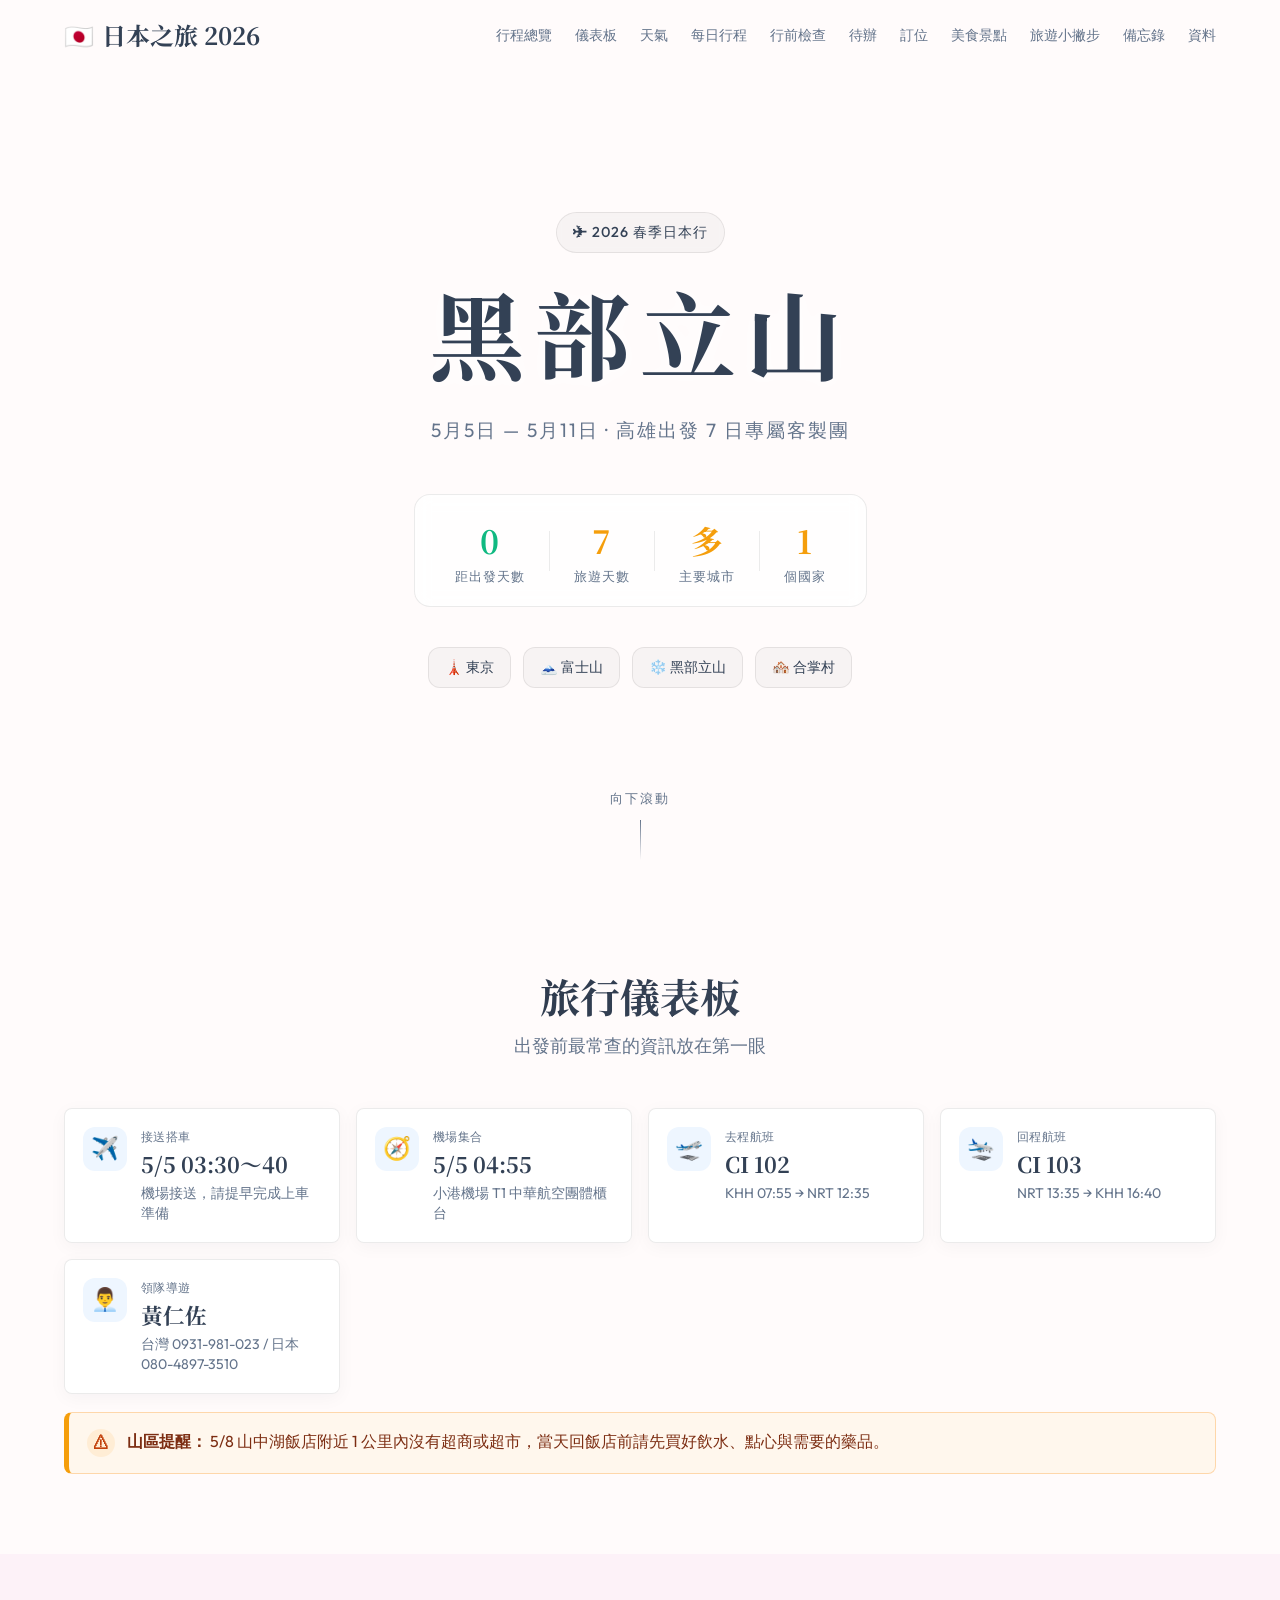
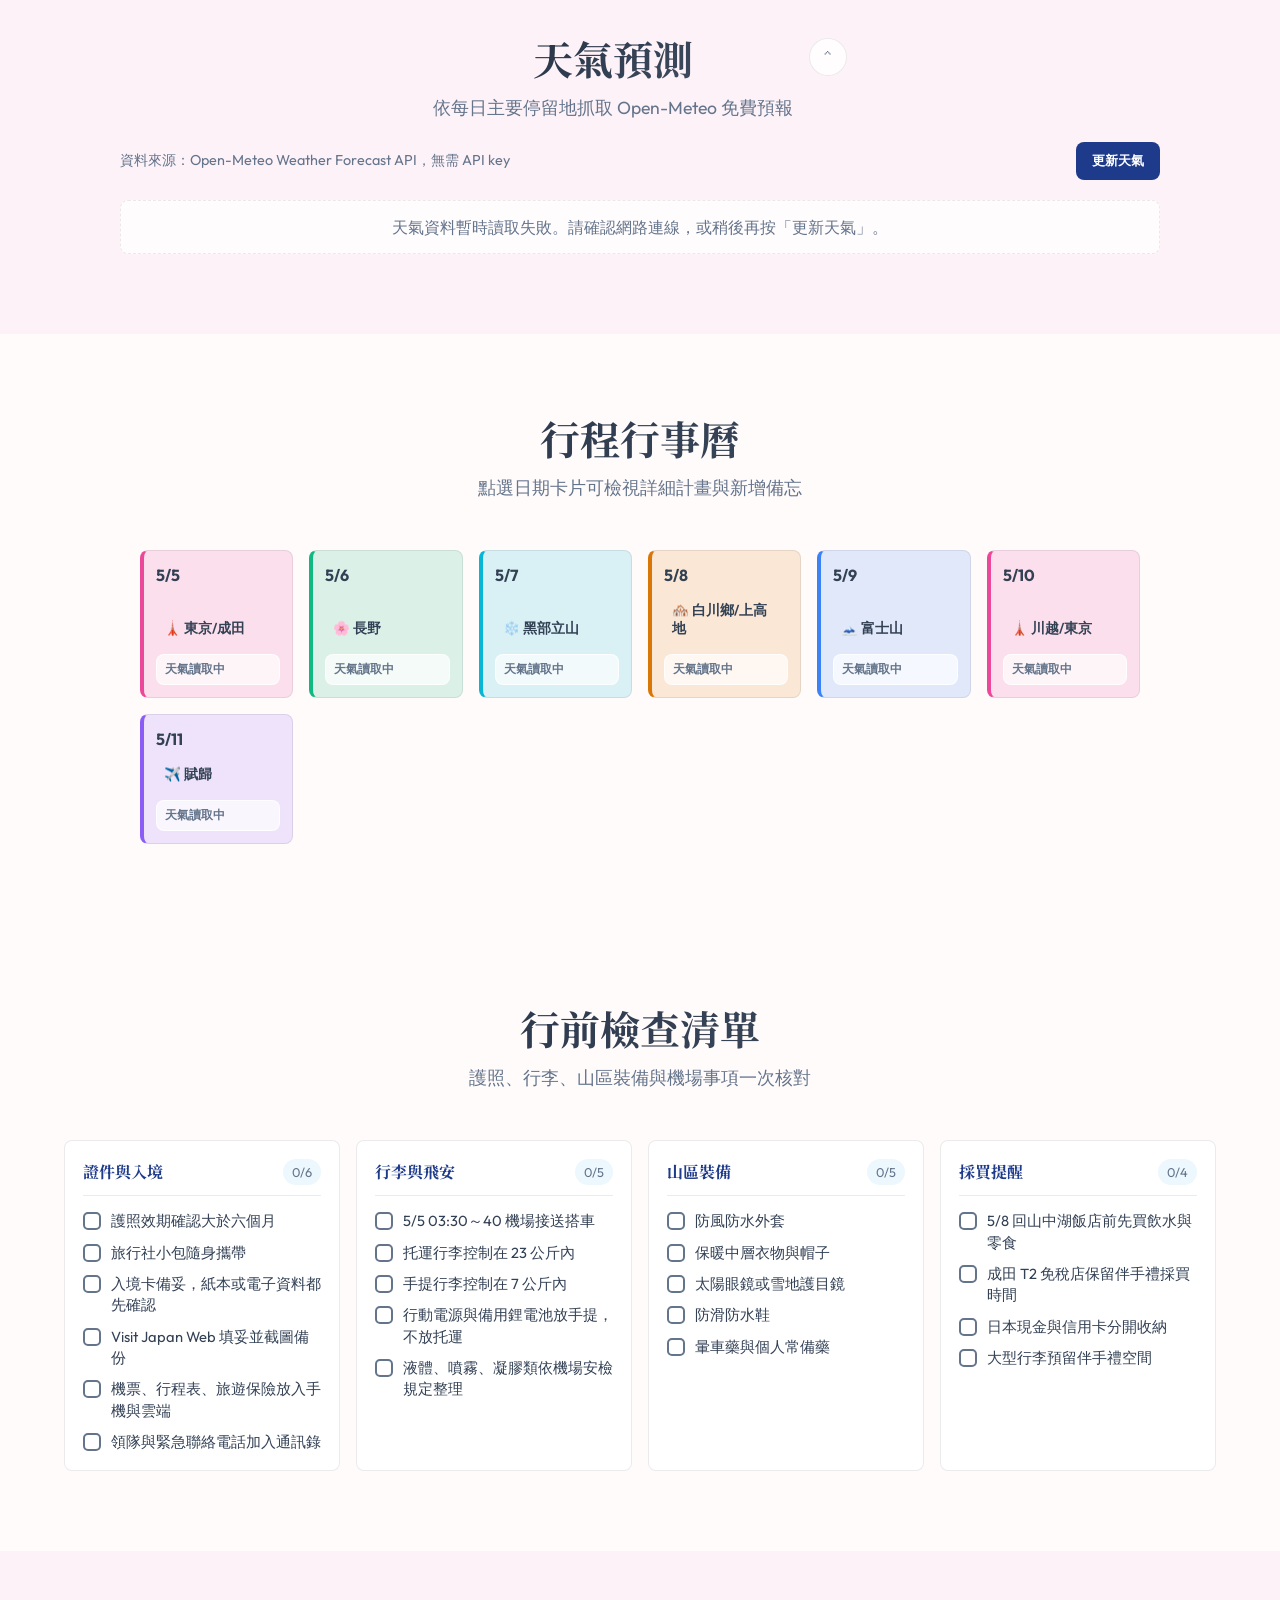
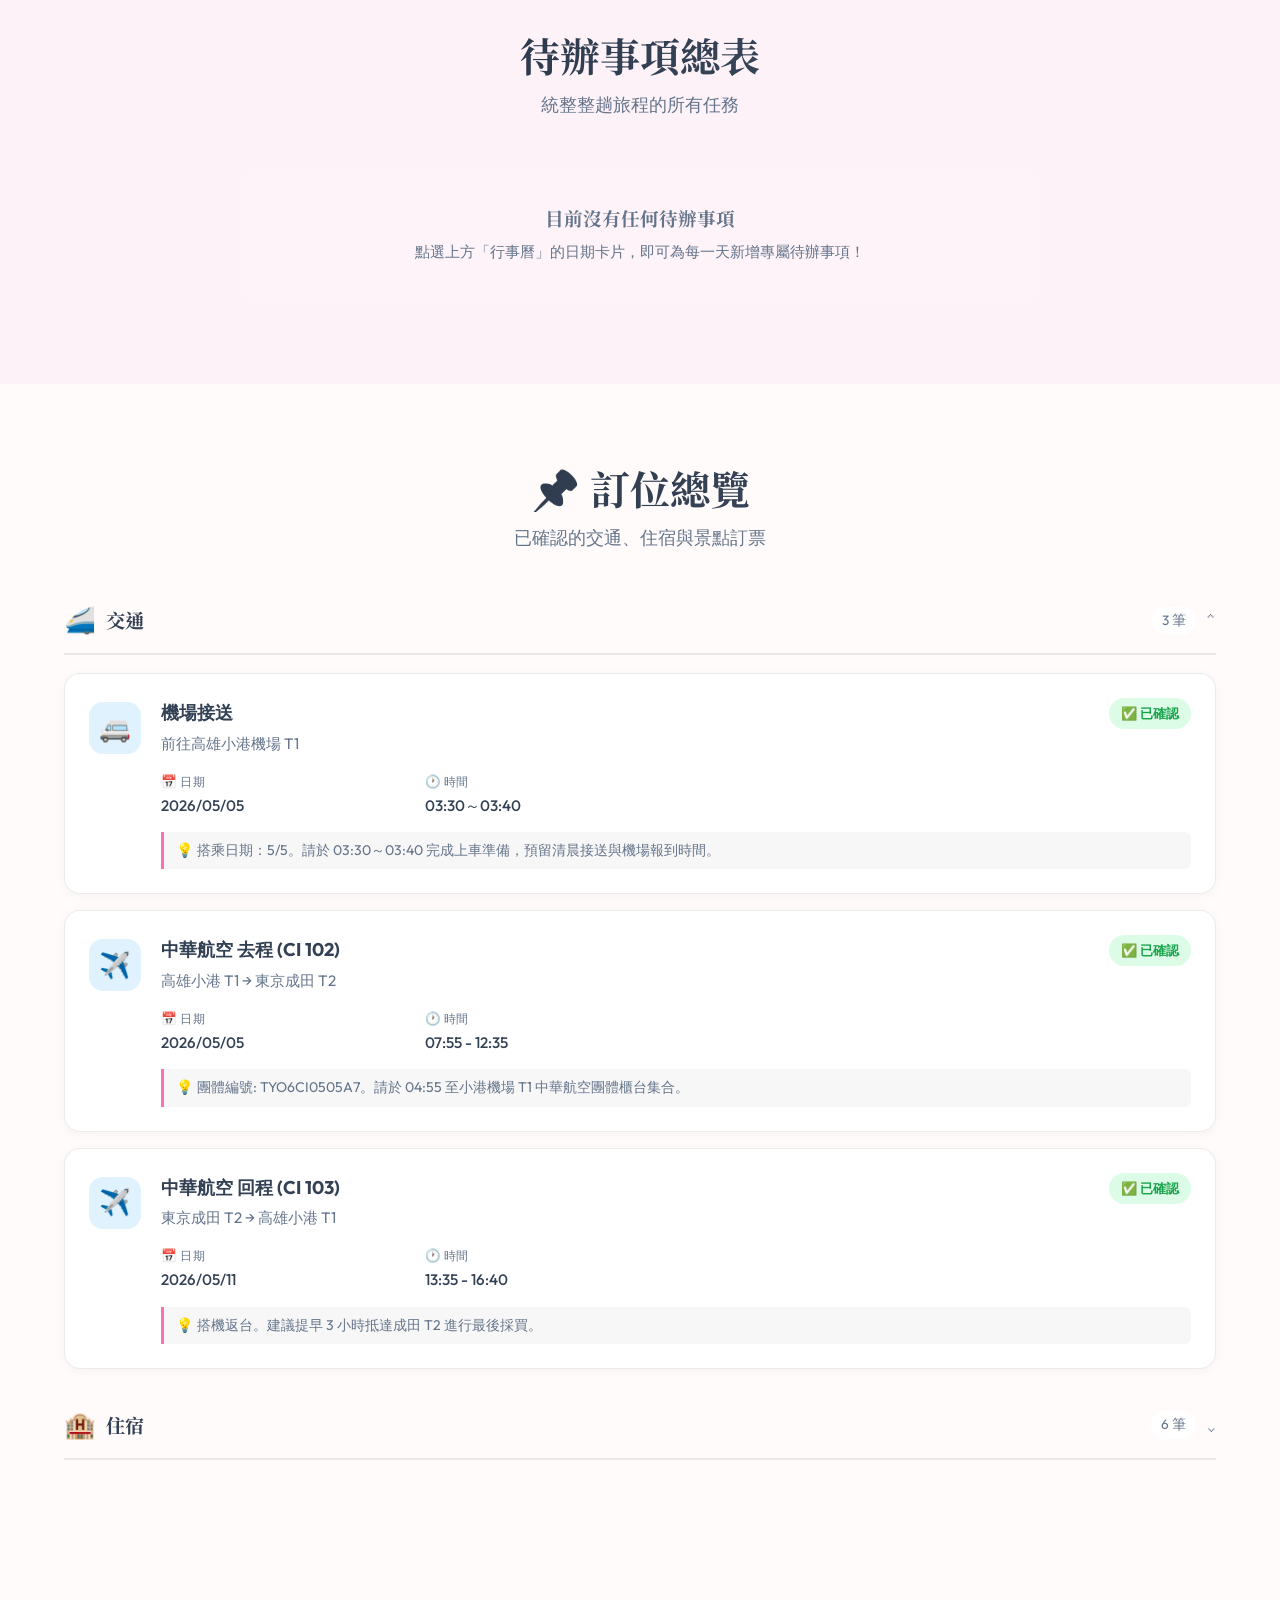
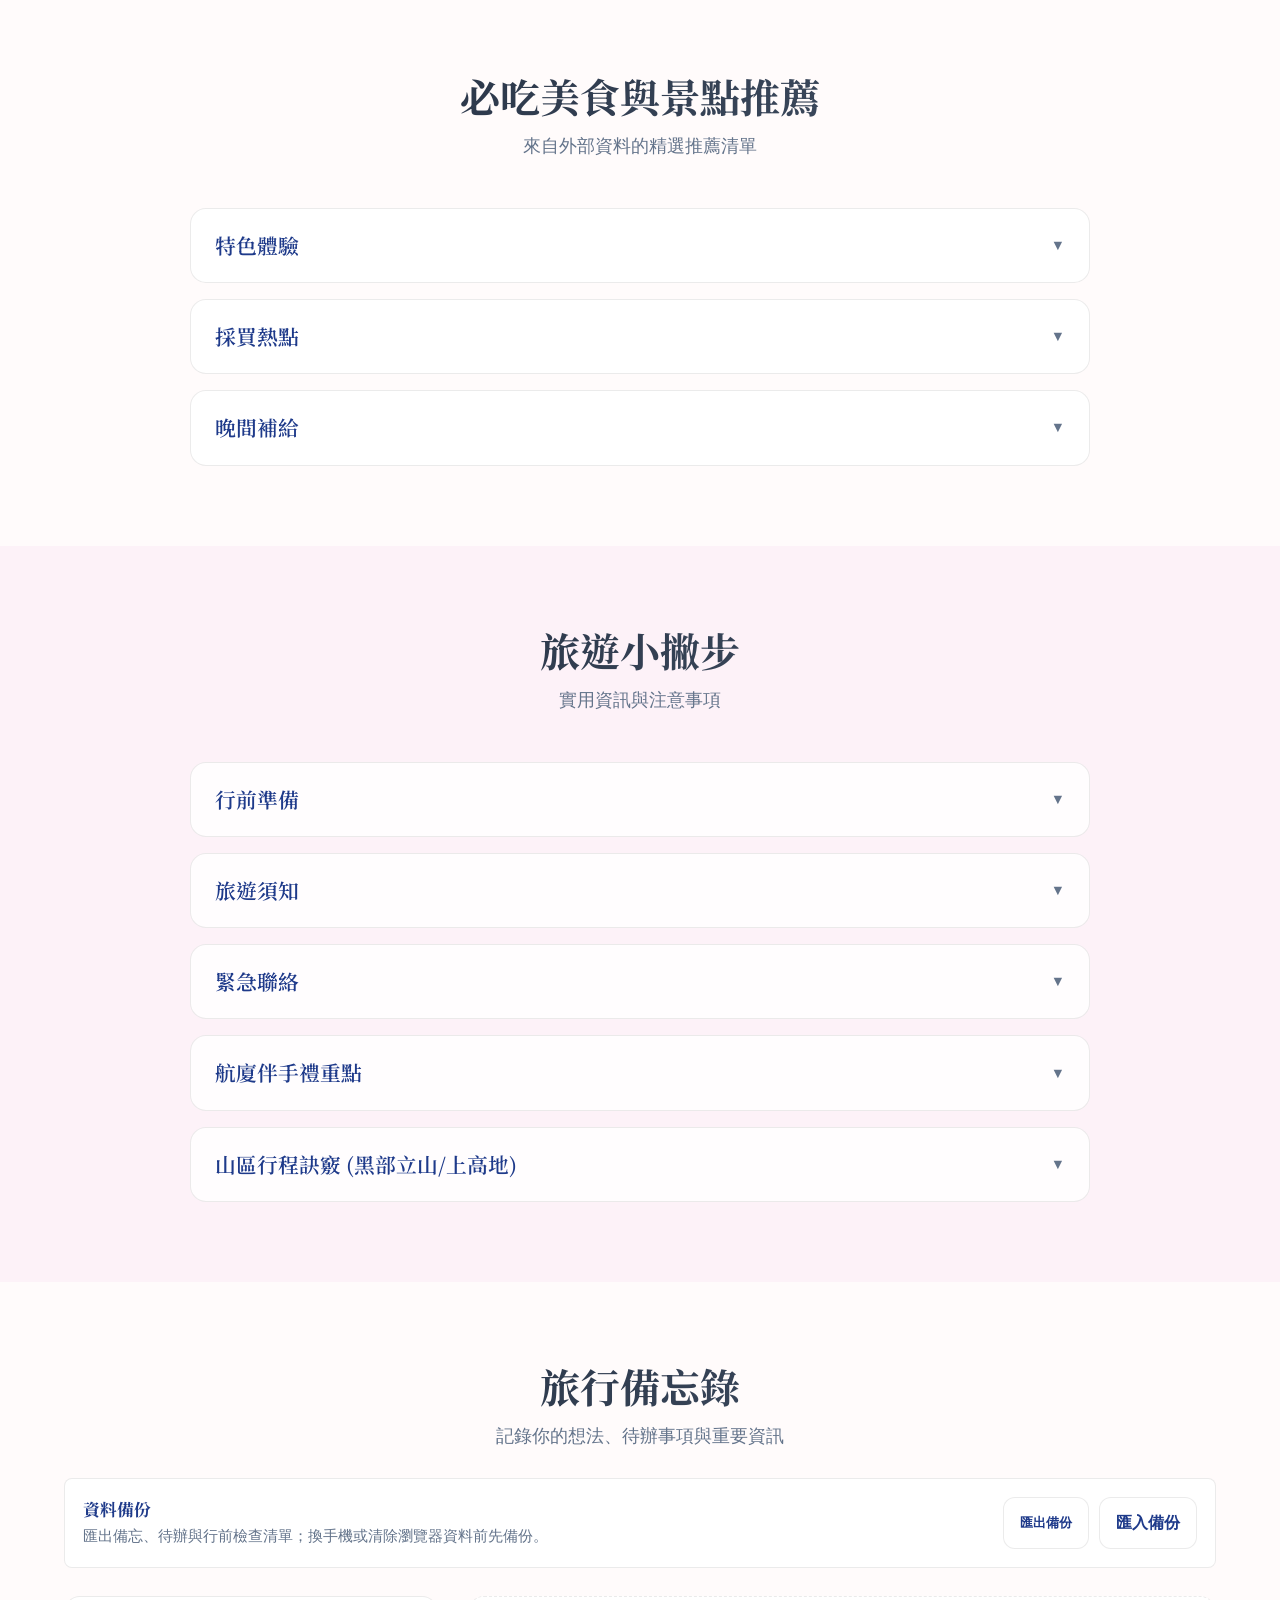
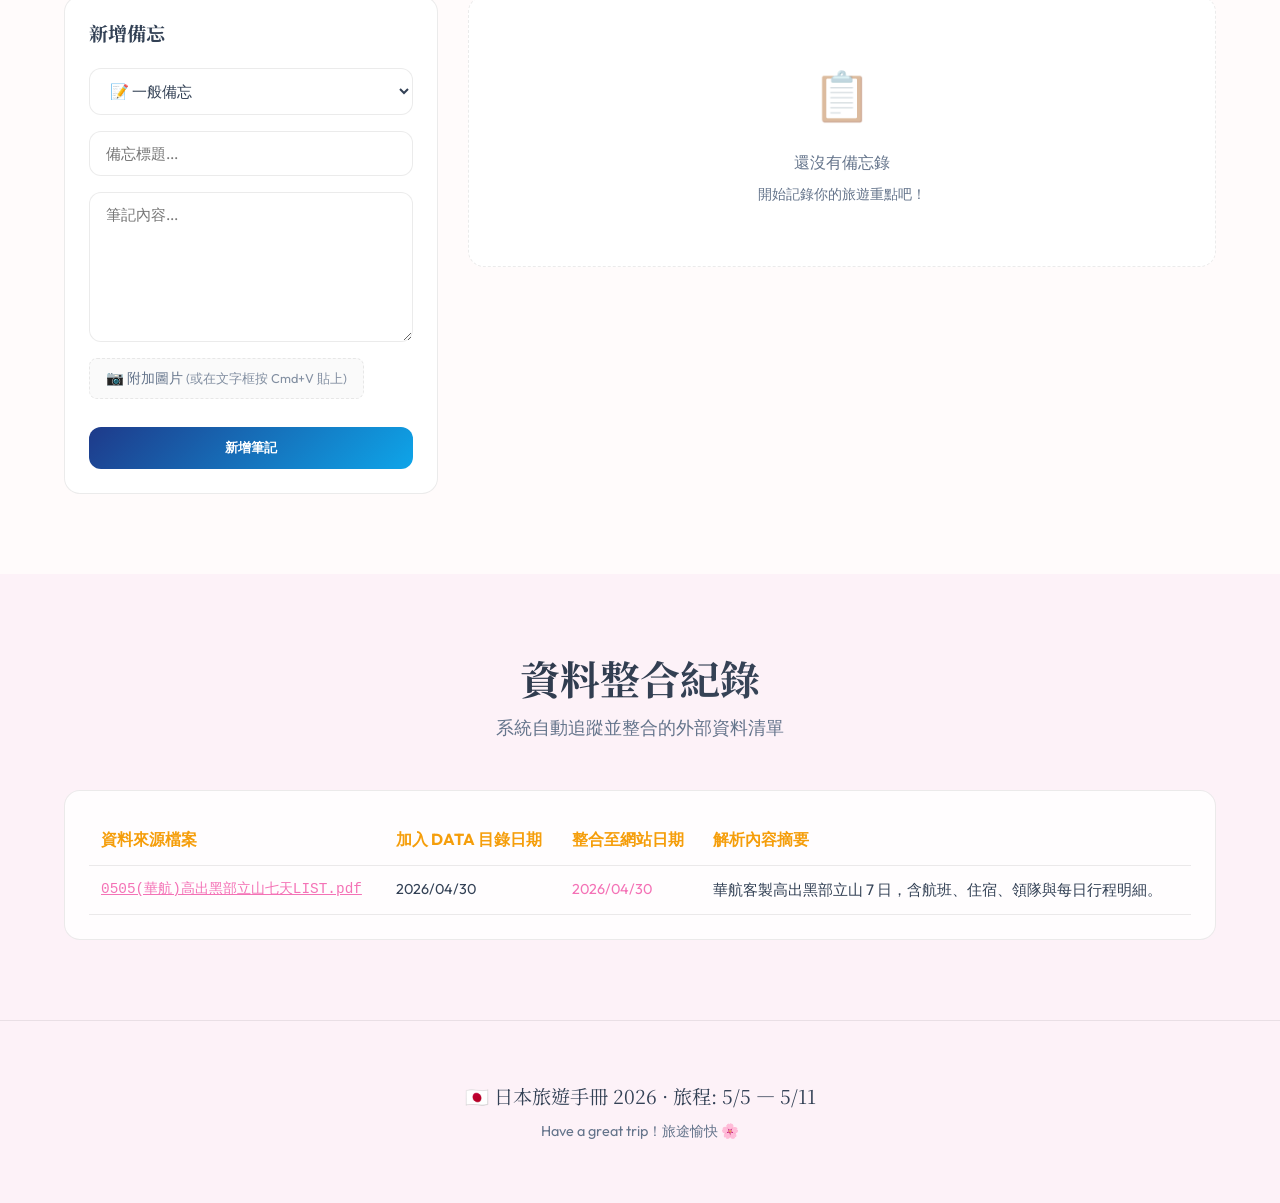
==== 日本APP/index.html @ 00b54a83 "✨ 整合日本黑部立山行程功能：儀表板、即時天氣、採買攻略、備份還原與 PDF 行程單" ====
<!DOCTYPE html>
<html lang="zh-TW">

<head>
  <meta charset="UTF-8">
  <meta name="viewport" content="width=device-width, initial-scale=1.0">
  <meta name="description" content="2026 日本旅遊手冊 — 黑部立山、合掌村、富士山、東京">
  <title>🇯🇵 日本旅遊手冊 2026</title>
  <link rel="preconnect" href="https://fonts.googleapis.com">
  <link rel="preconnect" href="https://fonts.gstatic.com" crossorigin>
  <link
    href="https://fonts.googleapis.com/css2?family=Noto+Serif+TC:wght@400;600;700&family=Outfit:wght@300;400;500;600;700&display=swap"
    rel="stylesheet">
  <link rel="stylesheet" href="assets/styles/main.css">
</head>

<body>

  <!-- ===== 頂部導覽列 ===== -->
  <nav class="navbar" id="navbar">
    <div class="nav-brand">
      <span class="nav-flag">🇯🇵</span>
      <span class="nav-title">日本之旅 2026</span>
    </div>
    <ul class="nav-links" id="navLinks">
      <li><a href="#overview" class="nav-link active" data-section="overview">行程總覽</a></li>
      <li><a href="#dashboard" class="nav-link" data-section="dashboard">儀表板</a></li>
      <li><a href="#weather" class="nav-link" data-section="weather">天氣</a></li>
      <li><a href="#timeline" class="nav-link" data-section="timeline">每日行程</a></li>
      <li><a href="#checklist" class="nav-link" data-section="checklist">行前檢查</a></li>
      <li><a href="#todo-master" class="nav-link" data-section="todo-master">待辦</a></li>
      <li><a href="#bookings" class="nav-link" data-section="bookings">訂位</a></li>
      <li><a href="#recommendations" class="nav-link" data-section="recommendations">美食景點</a></li>
      <li><a href="#tips" class="nav-link" data-section="tips">旅遊小撇步</a></li>
      <li><a href="#notes" class="nav-link" data-section="notes">備忘錄</a></li>
      <li><a href="#data-registry" class="nav-link" data-section="data-registry">資料</a></li>
    </ul>
    <button class="nav-toggle" id="navToggle" aria-label="切換選單">
      <span></span><span></span><span></span>
    </button>
  </nav>

  <!-- ===== 英雄區塊 ===== -->
  <header class="hero" id="overview">
    <div class="hero-bg">
      <div class="hero-particles" id="particles"></div>
    </div>
    <div class="hero-content">
      <div class="hero-badge">✈ 2026 春季日本行</div>
      <h1 class="hero-title">
        <span class="title-line">黑部立山</span>
      </h1>
      <p class="hero-desc">5月5日 — 5月11日 · 高雄出發 7 日專屬客製團</p>
      <div class="hero-stats">
        <div class="stat-item">
          <span class="stat-number" id="countdownDays">--</span>
          <span class="stat-label">距出發天數</span>
        </div>
        <div class="stat-divider"></div>
        <div class="stat-item">
          <span class="stat-number">7</span>
          <span class="stat-label">旅遊天數</span>
        </div>
        <div class="stat-divider"></div>
        <div class="stat-item">
          <span class="stat-number">多</span>
          <span class="stat-label">主要城市</span>
        </div>
        <div class="stat-divider"></div>
        <div class="stat-item">
          <span class="stat-number">1</span>
          <span class="stat-label">個國家</span>
        </div>
      </div>
      <div class="hero-locations">
        <span class="loc-tag">🗼 東京</span>
        <span class="loc-tag">🗻 富士山</span>
        <span class="loc-tag">❄️ 黑部立山</span>
        <span class="loc-tag">🏘️ 合掌村</span>
      </div>
    </div>
    <div class="hero-scroll-hint">
      <span>向下滾動</span>
      <div class="scroll-arrow"></div>
    </div>
  </header>

  <!-- ===== 主要內容 ===== -->
  <main class="main-content">

    <!-- ===== 旅行儀表板 ===== -->
    <section class="section dashboard-section" id="dashboard">
      <div class="container">
        <div class="section-header">
          <h2 class="section-title">旅行儀表板</h2>
          <p class="section-subtitle">出發前最常查的資訊放在第一眼</p>
        </div>
        <div class="dashboard-grid" id="dashboardGrid">
          <!-- 由 JS 動態產生 -->
        </div>
        <div class="alert-strip">
          <div class="alert-icon">⚠</div>
          <div>
            <strong>山區提醒：</strong>
            5/8 山中湖飯店附近 1 公里內沒有超商或超市，當天回飯店前請先買好飲水、點心與需要的藥品。
          </div>
        </div>
      </div>
    </section>

    <!-- ===== 天氣預測 ===== -->
    <section class="section section-dark" id="weather">
      <div class="container">
        <details class="weather-panel" open>
          <summary class="weather-panel-summary">
            <div>
              <h2 class="section-title">天氣預測</h2>
              <p class="section-subtitle">依每日主要停留地抓取 Open-Meteo 免費預報</p>
            </div>
            <span class="weather-panel-toggle">⌄</span>
          </summary>
          <div class="weather-panel-body">
            <div class="weather-toolbar">
              <div class="weather-source">資料來源：Open-Meteo Weather Forecast API，無需 API key</div>
              <button type="button" class="weather-refresh-btn" id="weatherRefreshBtn">更新天氣</button>
            </div>
            <div class="weather-grid" id="weatherGrid">
              <!-- 由 JS 動態產生 -->
            </div>
          </div>
        </details>
      </div>
    </section>

    <!-- ===== 行事曆 (每日行程) ===== -->
    <section class="section" id="timeline">
      <div class="container">
        <div class="section-header">
          <h2 class="section-title">行程行事曆</h2>
          <p class="section-subtitle">點選日期卡片可檢視詳細計畫與新增備忘</p>
        </div>



        <div class="calendar-wrapper" id="calendarContainer">
          <!-- 由 JS 動態產生行事曆 -->
        </div>
      </div>
    </section>

    <!-- ===== 行前檢查清單 ===== -->
    <section class="section" id="checklist">
      <div class="container">
        <div class="section-header">
          <h2 class="section-title">行前檢查清單</h2>
          <p class="section-subtitle">護照、行李、山區裝備與機場事項一次核對</p>
        </div>
        <div class="checklist-board" id="checklistBoard">
          <!-- 由 JS 動態產生 -->
        </div>
      </div>
    </section>

    <!-- ===== 待辦事項總表 ===== -->
    <section class="section section-dark" id="todo-master">
      <div class="container">
        <div class="section-header">
          <h2 class="section-title">待辦事項總表</h2>
          <p class="section-subtitle">統整整趟旅程的所有任務</p>
        </div>
        <div class="todo-master-container" id="todoMasterContainer">
          <!-- 由 JS 動態產生 -->
        </div>
      </div>
    </section>

    <!-- ===== 訂位總覽 ===== -->
    <section class="section" id="bookings">
      <div class="container">
        <div class="section-header">
          <h2 class="section-title">📌 訂位總覽</h2>
          <p class="section-subtitle">已確認的交通、住宿與景點訂票</p>
        </div>
        <div id="bookingsContainer">
          <!-- 由 JS 動態產生 -->
        </div>
      </div>
    </section>


    <section class="section" id="recommendations">
      <div class="container">
        <div class="section-header">
          <h2 class="section-title">必吃美食與景點推薦</h2>
          <p class="section-subtitle">來自外部資料的精選推薦清單</p>
        </div>
        <div class="tips-grid" id="recommendationsGrid">
          <!-- 由 JS 動態產生 -->
        </div>
      </div>
    </section>

    <!-- ===== 旅遊小撇步 ===== -->
    <section class="section section-dark" id="tips">
      <div class="container">
        <div class="section-header">
          <h2 class="section-title">旅遊小撇步</h2>
          <p class="section-subtitle">實用資訊與注意事項</p>
        </div>
        <div class="tips-grid" id="tipsGrid">
          <!-- 由 JS 動態產生 -->
        </div>
      </div>
    </section>

    <!-- ===== 備忘錄 ===== -->
    <section class="section" id="notes">
      <div class="container">
        <div class="section-header">
          <h2 class="section-title">旅行備忘錄</h2>
          <p class="section-subtitle">記錄你的想法、待辦事項與重要資訊</p>
        </div>
        <div class="backup-panel">
          <div>
            <h3>資料備份</h3>
            <p>匯出備忘、待辦與行前檢查清單；換手機或清除瀏覽器資料前先備份。</p>
          </div>
          <div class="backup-actions">
            <button type="button" class="btn btn-secondary" id="exportBackupBtn">匯出備份</button>
            <label for="importBackupInput" class="btn btn-secondary">匯入備份</label>
            <input type="file" id="importBackupInput" accept="application/json,.json" style="display: none;">
          </div>
        </div>
        <div class="notes-layout">
          <!-- 新增備忘錄 -->
          <div class="note-editor">
            <div class="note-editor-header">
              <h3>新增備忘</h3>
            </div>
            <select class="note-category-select" id="noteCategorySelect">
              <option value="general">📝 一般備忘</option>
              <option value="todo">✅ 待辦事項</option>
              <option value="booking">🎫 訂票訂位</option>
              <option value="packing">🧳 打包清單</option>
              <option value="emergency">🚨 緊急資訊</option>
            </select>
            <input type="text" class="note-input-title" id="noteTitleInput" placeholder="備忘標題...">
            <textarea class="note-input" id="noteContentInput" rows="3" placeholder="筆記內容..." required></textarea>

            <div class="file-upload-wrapper" style="margin-bottom: 12px;">
              <label for="noteImageInput" class="upload-btn">
                📷 附加圖片 <span style="font-size: 0.8rem; opacity: 0.8;">(或在文字框按 Cmd+V 貼上)</span>
              </label>
              <input type="file" id="noteImageInput" accept="image/*" style="display: none;">
              <div id="noteImagePreviewContainer"
                style="display: none; margin-top: 10px; position: relative; max-width: 200px;">
                <img id="noteImagePreview" src="" alt="預覽"
                  style="width: 100%; border-radius: 8px; border: 1px solid var(--c-border);">
                <button type="button" id="removeImageBtn"
                  style="position: absolute; top: -8px; right: -8px; background: #ef4444; color: white; border: none; border-radius: 50%; width: 24px; height: 24px; cursor: pointer; font-weight: bold;">✕</button>
              </div>
            </div>

            <button id="noteSaveBtn" class="btn btn-primary" style="width: 100%;">新增筆記</button>
          </div>

          <!-- 備忘錄列表 -->
          <div class="notes-list" id="notesList">
            <div class="notes-empty" id="notesEmpty">
              <div class="empty-icon">📋</div>
              <p>還沒有備忘錄</p>
              <p class="empty-sub">開始記錄你的旅遊重點吧！</p>
            </div>
          </div>
        </div>
      </div>
    </section>

    <!-- ===== 資料整合紀錄 ===== -->
    <section class="section section-dark" id="data-registry">
      <div class="container">
        <div class="section-header">
          <h2 class="section-title">資料整合紀錄</h2>
          <p class="section-subtitle">系統自動追蹤並整合的外部資料清單</p>
        </div>
        <div class="registry-container"
          style="background: var(--c-surface); border: 1px solid var(--c-border); border-radius: var(--radius-lg); padding: 24px; overflow-x: auto;">
          <table style="width: 100%; text-align: left; border-collapse: collapse;">
            <thead>
              <tr style="border-bottom: 1px solid var(--c-border);">
                <th style="padding: 12px; color: var(--c-accent);">資料來源檔案</th>
                <th style="padding: 12px; color: var(--c-accent);">加入 DATA 目錄日期</th>
                <th style="padding: 12px; color: var(--c-accent);">整合至網站日期</th>
                <th style="padding: 12px; color: var(--c-accent);">解析內容摘要</th>
              </tr>
            </thead>
            <tbody id="registryTableBody">
              <!-- 由 JS 動態產生 -->
            </tbody>
          </table>
        </div>
      </div>
    </section>

  </main>

  <!-- ===== 頁尾 ===== -->
  <footer class="footer">
    <div class="container">
      <p class="footer-text">🇯🇵 日本旅遊手冊 2026 · 旅程: 5/5 — 5/11</p>
      <p class="footer-sub">Have a great trip！旅途愉快 🌸</p>
    </div>
  </footer>

  <!-- ===== 日程詳情浮層 ===== -->
  <div class="modal-overlay" id="modalOverlay">
    <div class="modal" id="modal">
      <button class="modal-close" id="modalClose">✕</button>
      <div class="modal-content" id="modalContent"></div>
    </div>
  </div>

  <!-- ===== 回到頂部按鈕 ===== -->
  <button class="back-to-top" id="backToTop" aria-label="回到頂部">↑</button>

  <!-- ===== 手機底部快速列 ===== -->
  <nav class="mobile-quick-nav" aria-label="手機快速導覽">
    <a href="#timeline"><span>📅</span><small>行程</small></a>
    <a href="#weather"><span>🌦️</span><small>天氣</small></a>
    <a href="#todo-master"><span>✅</span><small>待辦</small></a>
    <a href="#bookings"><span>🎫</span><small>訂位</small></a>
    <a href="#notes"><span>📝</span><small>備忘</small></a>
  </nav>

  <!-- ===== Undo Toast 通知 ===== -->
  <div id="undoToastContainer"></div>

  <script src="js/app.js"></script>
</body>

</html>
---- 日本APP/assets/styles/main.css ----
/* ===== 變數與重置 ===== */
:root {
  /* 顏色系統 - 櫻花富士日系風 */
  --c-primary: #1e3a8a; /* 富士深藍 */
  --c-primary-light: #f472b6; /* 櫻花粉 */
  --c-secondary: #0ea5e9; /* 晴空藍 */
  --c-accent: #f59e0b; /* 銀杏黃 */
  
  --c-bg: #fffbfb; /* 帶一點粉的暖白背景 */
  --c-bg-alt: #fdf2f8; /* 極淺櫻花粉背景 */
  --c-surface: rgba(255, 255, 255, 0.85); /* 亮色玻璃擬態表面 */
  --c-surface-hover: rgba(255, 255, 255, 0.95);
  
  --c-text: #334155; /* 深灰藍文字 */
  --c-text-muted: #64748b;
  --c-border: rgba(0, 0, 0, 0.08);
  
  /* 分類顏色 */
  --c-tokyo: #ec4899;    /* 東京粉 */
  --c-nagano: #10b981;   /* 長野綠 */
  --c-tateyama: #06b6d4; /* 立山雪青 */
  --c-shirakawa: #d97706;/* 合掌村褐 */
  --c-fuji: #3b82f6;     /* 富士藍 */
  --c-transit: #8b5cf6;  /* 交通紫 */

  /* 字體 */
  --font-serif: 'Noto Serif TC', serif;
  --font-sans: 'Outfit', sans-serif;

  /* 其他 */
  --radius-lg: 16px;
  --radius-md: 12px;
  --radius-sm: 8px;
  --transition: all 0.3s cubic-bezier(0.4, 0, 0.2, 1);
  --glass-shadow: 0 8px 32px 0 rgba(0, 0, 0, 0.05);
  --glass-blur: blur(12px);
}

* {
  margin: 0;
  padding: 0;
  box-sizing: border-box;
}

html {
  scroll-behavior: smooth;
  scroll-padding-top: 80px;
}

body {
  font-family: var(--font-sans);
  background-color: var(--c-bg);
  color: var(--c-text);
  line-height: 1.6;
  overflow-x: hidden;
}

h1, h2, h3, h4, h5, h6 {
  font-family: var(--font-serif);
  font-weight: 700;
  line-height: 1.2;
}

a {
  color: inherit;
  text-decoration: none;
}

ul {
  list-style: none;
}

button {
  cursor: pointer;
  border: none;
  background: none;
  font-family: inherit;
}

/* ===== 通用樣式 ===== */
.container {
  max-width: 1200px;
  margin: 0 auto;
  padding: 0 24px;
}

.section {
  padding: 80px 0;
  position: relative;
}

.section-dark {
  background-color: var(--c-bg-alt);
}

.section-header {
  text-align: center;
  margin-bottom: 48px;
}

.section-title {
  font-size: 2.5rem;
  margin-bottom: 12px;
  background: linear-gradient(135deg, #1e293b, #475569);
  -webkit-background-clip: text;
  -webkit-text-fill-color: transparent;
}

.section-subtitle {
  color: var(--c-text-muted);
  font-size: 1.1rem;
}

/* 玻璃擬態混合 */
.glass-panel {
  background: var(--c-surface);
  backdrop-filter: var(--glass-blur);
  -webkit-backdrop-filter: var(--glass-blur);
  border: 1px solid var(--c-border);
  border-radius: var(--radius-lg);
  box-shadow: var(--glass-shadow);
}

/* ===== 導覽列 ===== */
.navbar {
  position: fixed;
  top: 0;
  left: 0;
  width: 100%;
  height: 70px;
  display: flex;
  justify-content: space-between;
  align-items: center;
  padding: 0 5%;
  z-index: 1000;
  transition: var(--transition);
}

.navbar.scrolled {
  background: rgba(253, 251, 247, 0.9);
  backdrop-filter: blur(16px);
  -webkit-backdrop-filter: blur(16px);
  border-bottom: 1px solid var(--c-border);
  box-shadow: 0 4px 30px rgba(0, 0, 0, 0.05);
}

.nav-brand {
  font-family: var(--font-serif);
  font-size: 1.5rem;
  font-weight: 700;
  display: flex;
  align-items: center;
  gap: 8px;
}

.nav-links {
  display: flex;
  gap: clamp(12px, 1.8vw, 24px);
}

.nav-link {
  font-size: 0.9rem;
  font-weight: 500;
  color: var(--c-text-muted);
  transition: var(--transition);
  position: relative;
  white-space: nowrap;
}

.nav-link::after {
  content: '';
  position: absolute;
  bottom: -4px;
  left: 0;
  width: 0;
  height: 2px;
  background-color: var(--c-primary-light);
  transition: var(--transition);
}

.nav-link:hover, .nav-link.active {
  color: var(--c-text);
}

.nav-link:hover::after, .nav-link.active::after {
  width: 100%;
}

.nav-toggle {
  display: none;
  flex-direction: column;
  gap: 6px;
  width: 30px;
  height: 24px;
  z-index: 1001;
}

.nav-toggle span {
  width: 100%;
  height: 2px;
  background-color: var(--c-text);
  transition: var(--transition);
}

/* ===== 英雄區塊 ===== */
.hero {
  height: 100vh;
  display: flex;
  flex-direction: column;
  justify-content: center;
  align-items: center;
  position: relative;
  overflow: hidden;
  text-align: center;
  padding: 0 24px;
}

.hero-bg {
  position: absolute;
  top: 0;
  left: 0;
  width: 100%;
  height: 100%;
  background: 
    linear-gradient(to bottom, rgba(255,251,251,0.3) 0%, rgba(255,251,251,1) 100%),
    url('https://images.unsplash.com/photo-1493976040374-85c8e12f0c0e?q=80&w=2020&auto=format&fit=crop') center/cover no-repeat;
  z-index: -1;
  transform: scale(1.05);
  animation: heroPulse 20s infinite alternate;
}

@keyframes heroPulse {
  0% { transform: scale(1) rotate(0deg); }
  100% { transform: scale(1.1) rotate(0.5deg); }
}

.hero-content {
  max-width: 800px;
  z-index: 1;
  display: flex;
  flex-direction: column;
  align-items: center;
  gap: 24px;
  animation: fadeUp 1s ease-out;
}

@keyframes fadeUp {
  from { opacity: 0; transform: translateY(30px); }
  to { opacity: 1; transform: translateY(0); }
}

.hero-badge {
  background: rgba(0, 0, 0, 0.03);
  border: 1px solid rgba(0, 0, 0, 0.08);
  padding: 8px 16px;
  border-radius: 30px;
  font-size: 0.9rem;
  font-weight: 500;
  letter-spacing: 1px;
  backdrop-filter: blur(4px);
}

.hero-title {
  font-size: clamp(3.5rem, 8vw, 6rem);
  display: flex;
  flex-direction: column;
  align-items: center;
  line-height: 1.15;
  color: var(--c-text);
  font-family: var(--font-serif);
  /* 增加優雅的白色光暈，確保在背景上清晰可見 */
  text-shadow: 0 4px 24px rgba(255, 255, 255, 0.9), 0 0 10px rgba(255, 255, 255, 0.6);
}

.title-line {
  font-weight: 700;
  letter-spacing: 0.1em;
  margin-bottom: 4px;
}

.title-sub {
  font-size: 0.75em;
  font-weight: 600;
  color: var(--c-primary); /* 使用地中海蔚藍增添南法風情 */
  letter-spacing: 0.05em;
}

.hero-desc {
  font-size: 1.2rem;
  color: var(--c-text-muted);
  letter-spacing: 2px;
}

.hero-stats {
  display: flex;
  align-items: center;
  gap: 24px;
  margin-top: 24px;
  background: rgba(255, 255, 255, 0.8);
  backdrop-filter: blur(8px);
  padding: 20px 40px;
  border-radius: var(--radius-lg);
  border: 1px solid var(--c-border);
}

.stat-item {
  display: flex;
  flex-direction: column;
  align-items: center;
}

.stat-number {
  font-family: var(--font-serif);
  font-size: 2rem;
  font-weight: 700;
  color: var(--c-accent);
}

.stat-label {
  font-size: 0.8rem;
  color: var(--c-text-muted);
  text-transform: uppercase;
  letter-spacing: 1px;
}

.stat-divider {
  width: 1px;
  height: 40px;
  background: var(--c-border);
}

.hero-locations {
  display: flex;
  flex-wrap: wrap;
  justify-content: center;
  gap: 12px;
  margin-top: 16px;
}

.loc-tag {
  background: rgba(0, 0, 0, 0.03);
  border: 1px solid rgba(0, 0, 0, 0.08);
  padding: 8px 16px;
  border-radius: var(--radius-md);
  font-size: 0.9rem;
  transition: var(--transition);
}

.loc-tag:hover {
  background: rgba(0, 0, 0, 0.08);
  transform: translateY(-2px);
}

.hero-scroll-hint {
  position: absolute;
  bottom: 40px;
  display: flex;
  flex-direction: column;
  align-items: center;
  gap: 12px;
  font-size: 0.8rem;
  color: var(--c-text-muted);
  letter-spacing: 2px;
  text-transform: uppercase;
  animation: bounce 2s infinite;
}

.scroll-arrow {
  width: 1px;
  height: 40px;
  background: linear-gradient(to bottom, var(--c-text-muted), transparent);
}

@keyframes bounce {
  0%, 20%, 50%, 80%, 100% { transform: translateY(0); }
  40% { transform: translateY(-10px); }
  60% { transform: translateY(-5px); }
}

/* ===== 旅行儀表板 ===== */
.dashboard-section {
  padding-top: 72px;
}

.dashboard-grid {
  display: grid;
  grid-template-columns: repeat(4, minmax(0, 1fr));
  gap: 16px;
}

.dashboard-card {
  background: var(--c-surface);
  border: 1px solid var(--c-border);
  border-radius: var(--radius-sm);
  padding: 18px;
  display: flex;
  gap: 14px;
  align-items: flex-start;
  box-shadow: 0 4px 18px rgba(15, 23, 42, 0.04);
}

.dashboard-icon {
  width: 44px;
  height: 44px;
  border-radius: 12px;
  display: grid;
  place-items: center;
  background: #eef6ff;
  font-size: 1.4rem;
  flex-shrink: 0;
}

.dashboard-label {
  color: var(--c-text-muted);
  font-size: 0.78rem;
  letter-spacing: 0.04em;
  margin-bottom: 4px;
}

.dashboard-value {
  color: var(--c-text);
  font-family: var(--font-serif);
  font-size: 1.35rem;
  font-weight: 700;
  line-height: 1.2;
}

.dashboard-detail {
  color: var(--c-text-muted);
  font-size: 0.88rem;
  line-height: 1.45;
  margin-top: 6px;
}

.alert-strip {
  margin-top: 18px;
  background: #fff7ed;
  border: 1px solid #fed7aa;
  border-left: 5px solid var(--c-accent);
  border-radius: var(--radius-sm);
  padding: 16px 18px;
  display: flex;
  align-items: flex-start;
  gap: 12px;
  color: #7c2d12;
}

.alert-icon {
  width: 28px;
  height: 28px;
  border-radius: 50%;
  display: grid;
  place-items: center;
  background: #ffedd5;
  color: #c2410c;
  font-weight: 800;
  flex-shrink: 0;
}

/* ===== 天氣預測 ===== */
.weather-panel {
  max-width: 1040px;
  margin: 0 auto;
}

.weather-panel-summary {
  cursor: pointer;
  list-style: none;
  text-align: center;
  display: flex;
  justify-content: center;
  align-items: flex-start;
  gap: 16px;
  margin-bottom: 32px;
}

.weather-panel-summary::-webkit-details-marker {
  display: none;
}

.weather-panel-toggle {
  width: 38px;
  height: 38px;
  border-radius: 50%;
  background: var(--c-surface);
  border: 1px solid var(--c-border);
  color: var(--c-text-muted);
  display: grid;
  place-items: center;
  font-size: 1.2rem;
  line-height: 1;
  transition: var(--transition);
  flex-shrink: 0;
  margin-top: 4px;
}

.weather-panel[open] .weather-panel-toggle {
  transform: rotate(180deg);
}

.weather-panel-summary .section-title {
  margin-bottom: 12px;
}

.weather-toolbar {
  margin: -12px auto 20px;
  display: flex;
  align-items: center;
  justify-content: space-between;
  gap: 16px;
}

.weather-source {
  color: var(--c-text-muted);
  font-size: 0.9rem;
}

.weather-refresh-btn {
  background: var(--c-primary);
  color: #ffffff;
  border-radius: var(--radius-sm);
  padding: 10px 16px;
  font-weight: 700;
  transition: var(--transition);
  white-space: nowrap;
}

.weather-refresh-btn:hover:not(:disabled) {
  background: var(--c-secondary);
  transform: translateY(-2px);
}

.weather-refresh-btn:disabled {
  opacity: 0.55;
  cursor: wait;
}

.weather-grid {
  margin: 0 auto;
  display: grid;
  grid-template-columns: repeat(auto-fit, minmax(230px, 1fr));
  gap: 16px;
}

.weather-card {
  background: var(--c-surface);
  border: 1px solid var(--c-border);
  border-radius: var(--radius-sm);
  padding: 18px;
  min-height: 220px;
  display: flex;
  flex-direction: column;
  gap: 12px;
  box-shadow: 0 4px 18px rgba(15, 23, 42, 0.04);
}

.weather-card-head {
  display: flex;
  justify-content: space-between;
  align-items: flex-start;
  gap: 12px;
}

.weather-date {
  color: var(--c-text-muted);
  font-size: 0.84rem;
  font-weight: 700;
  margin-bottom: 4px;
}

.weather-card h3 {
  color: var(--c-primary);
  font-size: 1.15rem;
}

.weather-icon {
  width: 44px;
  height: 44px;
  border-radius: 12px;
  display: grid;
  place-items: center;
  background: #eff6ff;
  font-size: 1.55rem;
  flex-shrink: 0;
}

.weather-note {
  color: var(--c-text-muted);
  font-size: 0.88rem;
  line-height: 1.45;
}

.weather-main {
  color: var(--c-text);
  font-size: 1.05rem;
  font-weight: 800;
  margin-top: auto;
}

.weather-metrics {
  display: grid;
  grid-template-columns: 1fr;
  gap: 8px;
  border-top: 1px solid var(--c-border);
  padding-top: 12px;
}

.weather-metrics div {
  display: flex;
  align-items: center;
  justify-content: space-between;
  gap: 10px;
}

.weather-metrics span {
  color: var(--c-text-muted);
  font-size: 0.82rem;
}

.weather-metrics strong {
  color: var(--c-text);
  font-size: 0.95rem;
  white-space: nowrap;
}

.weather-placeholder,
.weather-error {
  color: var(--c-text-muted);
  background: rgba(255, 255, 255, 0.72);
  border: 1px dashed var(--c-border);
  border-radius: var(--radius-sm);
  padding: 14px;
  line-height: 1.5;
}

.weather-error {
  grid-column: 1 / -1;
  text-align: center;
}

.weather-loading .weather-icon {
  animation: weatherPulse 1.2s ease-in-out infinite alternate;
}

@keyframes weatherPulse {
  from { opacity: 0.45; }
  to { opacity: 1; }
}

.calendar-weather {
  margin-top: 10px;
  padding: 6px 8px;
  border-radius: 8px;
  background: rgba(255, 255, 255, 0.68);
  border: 1px solid rgba(255, 255, 255, 0.8);
  color: var(--c-text);
  font-size: 0.78rem;
  font-weight: 700;
  line-height: 1.35;
}

.calendar-weather.pending {
  color: var(--c-text-muted);
  font-weight: 600;
}

/* ===== 行前檢查清單 ===== */
.checklist-board {
  display: grid;
  grid-template-columns: repeat(4, minmax(0, 1fr));
  gap: 16px;
}

.checklist-group {
  background: var(--c-surface);
  border: 1px solid var(--c-border);
  border-radius: var(--radius-sm);
  padding: 18px;
}

.checklist-group-header {
  display: flex;
  justify-content: space-between;
  align-items: center;
  gap: 12px;
  margin-bottom: 14px;
  padding-bottom: 10px;
  border-bottom: 1px solid var(--c-border);
}

.checklist-group-header h3 {
  font-size: 1rem;
  color: var(--c-primary);
}

.checklist-group-header span {
  font-size: 0.8rem;
  color: var(--c-text-muted);
  background: rgba(14, 165, 233, 0.08);
  border-radius: 999px;
  padding: 3px 9px;
  white-space: nowrap;
}

.checklist-items {
  display: flex;
  flex-direction: column;
  gap: 10px;
}

.checklist-item {
  display: flex;
  align-items: flex-start;
  gap: 10px;
  color: var(--c-text);
  font-size: 0.92rem;
  line-height: 1.45;
  cursor: pointer;
}

.checklist-item input {
  appearance: none;
  width: 18px;
  height: 18px;
  border: 2px solid var(--c-text-muted);
  border-radius: 5px;
  flex-shrink: 0;
  margin-top: 2px;
  position: relative;
  transition: var(--transition);
}

.checklist-item input:checked {
  background: var(--c-nagano);
  border-color: var(--c-nagano);
}

.checklist-item input:checked::after {
  content: '✓';
  position: absolute;
  color: white;
  font-size: 13px;
  font-weight: 800;
  top: 50%;
  left: 50%;
  transform: translate(-50%, -50%);
}

.checklist-item input:checked + span {
  color: var(--c-text-muted);
  text-decoration: line-through;
}

/* ===== 時間軸 (過濾器) ===== */
.timeline-filters {
  display: flex;
  justify-content: center;
  flex-wrap: wrap;
  gap: 12px;
  margin-bottom: 40px;
}

.filter-btn {
  padding: 8px 20px;
  border-radius: 30px;
  border: 1px solid var(--c-border);
  color: var(--c-text-muted);
  font-size: 0.9rem;
  transition: var(--transition);
}

.filter-btn:hover {
  border-color: var(--c-text);
  color: var(--c-text);
}

.filter-btn.active {
  background: var(--c-text);
  color: var(--c-bg);
  font-weight: 600;
}

/* ===== 行事曆 ===== */
.calendar-wrapper {
  max-width: 1000px;
  margin: 0 auto;
}

.calendar-month {
  margin-bottom: 50px;
}

.calendar-header {
  font-family: var(--font-serif);
  font-size: 1.8rem;
  text-align: center;
  margin-bottom: 20px;
  color: var(--c-accent);
  letter-spacing: 2px;
}

.calendar-grid {
  display: grid;
  grid-template-columns: repeat(auto-fill, minmax(130px, 1fr));
  gap: 16px;
}

.calendar-day-header {
  text-align: center;
  font-weight: 600;
  color: var(--c-text-muted);
  padding: 10px 0;
  background: rgba(0, 0, 0, 0.03);
  border-radius: var(--radius-sm);
  font-size: 0.9rem;
}

.calendar-cell {
  background: var(--c-surface);
  border: 1px solid var(--c-border);
  border-radius: var(--radius-sm);
  min-height: 120px;
  padding: 12px;
  display: flex;
  flex-direction: column;
  transition: var(--transition);
}

.calendar-cell.empty {
  background: transparent;
  border-color: transparent;
}

.calendar-cell.has-data {
  cursor: pointer;
  position: relative;
  overflow: hidden;
}

.calendar-cell.has-data:hover {
  transform: translateY(-5px);
  box-shadow: var(--glass-shadow);
  border-color: rgba(0, 0, 0, 0.2);
  z-index: 10;
}

.calendar-date {
  font-size: 1rem;
  font-weight: 700;
  margin-bottom: 8px;
  color: var(--c-text-muted);
  display: flex;
  justify-content: space-between;
}

.calendar-cell.has-data .calendar-date {
  color: var(--c-text);
}

.calendar-time {
  font-size: 0.8rem;
  color: var(--c-accent);
}

.calendar-item {
  margin-top: auto;
  padding: 6px 8px;
  border-radius: 6px;
  font-size: 0.85rem;
  font-weight: 600;
  line-height: 1.3;
  display: flex;
  align-items: center;
  gap: 6px;
}

/* 待辦事項紅點徽章 */
.calendar-todo-badge {
  position: absolute;
  top: 6px;
  right: 6px;
  background-color: #ef4444;
  color: white;
  font-size: 0.7rem;
  font-weight: bold;
  width: 18px;
  height: 18px;
  border-radius: 50%;
  display: flex;
  justify-content: center;
  align-items: center;
  box-shadow: 0 2px 4px rgba(0,0,0,0.2);
}

/* 類型顏色 - 日曆版 */
.cal-type-transit { background: rgba(139, 92, 246, 0.15); border-left: 4px solid var(--c-transit); }
.cal-type-tokyo { background: rgba(236, 72, 153, 0.15); border-left: 4px solid var(--c-tokyo); }
.cal-type-nagano { background: rgba(16, 185, 129, 0.15); border-left: 4px solid var(--c-nagano); }
.cal-type-tateyama { background: rgba(6, 182, 212, 0.15); border-left: 4px solid var(--c-tateyama); }
.cal-type-shirakawa { background: rgba(217, 119, 6, 0.15); border-left: 4px solid var(--c-shirakawa); }
.cal-type-fuji { background: rgba(59, 130, 246, 0.15); border-left: 4px solid var(--c-fuji); }

/* 過濾器效果 */
.calendar-cell.dimmed {
  opacity: 0.2;
  filter: grayscale(100%);
  pointer-events: none;
}

/* ===== 目的地卡片 ===== */
.destinations-grid {
  display: grid;
  grid-template-columns: repeat(auto-fit, minmax(280px, 1fr));
  gap: 30px;
}

.dest-card {
  height: 400px;
  border-radius: var(--radius-lg);
  overflow: hidden;
  position: relative;
  cursor: pointer;
  box-shadow: 0 10px 30px rgba(0,0,0,0.3);
}

.dest-img {
  width: 100%;
  height: 100%;
  object-fit: cover;
  transition: transform 0.6s cubic-bezier(0.4, 0, 0.2, 1);
}

.dest-overlay {
  position: absolute;
  inset: 0;
  background: linear-gradient(to top, rgba(15,23,42,0.9) 0%, rgba(15,23,42,0.2) 50%, transparent 100%);
  display: flex;
  flex-direction: column;
  justify-content: flex-end;
  padding: 30px;
  transition: var(--transition);
}

.dest-card:hover .dest-img {
  transform: scale(1.1);
}

.dest-card:hover .dest-overlay {
  background: linear-gradient(to top, rgba(15,23,42,0.95) 0%, rgba(15,23,42,0.6) 50%, rgba(15,23,42,0.2) 100%);
}

.dest-title {
  font-family: var(--font-serif);
  font-size: 1.8rem;
  margin-bottom: 8px;
  transform: translateY(20px);
  transition: transform 0.4s ease;
}

.dest-desc {
  color: var(--c-text-muted);
  font-size: 0.95rem;
  opacity: 0;
  transform: translateY(20px);
  transition: all 0.4s ease;
  transition-delay: 0.1s;
}

.dest-card:hover .dest-title,
.dest-card:hover .dest-desc {
  transform: translateY(0);
  opacity: 1;
}

/* ===== 旅遊小撇步 ===== */
/* ===== 展開式清單 (Accordion) ===== */
.accordion-container {
  display: flex;
  flex-direction: column;
  gap: 16px;
  max-width: 900px;
  margin: 0 auto;
}

.accordion-item {
  background: var(--c-surface);
  border: 1px solid var(--c-border);
  border-radius: var(--radius-lg);
  overflow: hidden;
  transition: var(--transition);
}

.accordion-item:hover {
  border-color: var(--c-primary-light);
  box-shadow: var(--glass-shadow);
}

.accordion-header {
  padding: 20px 24px;
  font-size: 1.2rem;
  font-weight: 600;
  color: var(--c-text);
  cursor: pointer;
  display: flex;
  justify-content: space-between;
  align-items: center;
  list-style: none;
}

.accordion-header::-webkit-details-marker {
  display: none;
}

.accordion-title-text {
  font-family: var(--font-serif);
  color: var(--c-primary);
  font-size: 1.3rem;
}

.accordion-icon {
  font-size: 0.9rem;
  color: var(--c-text-muted);
  transition: transform 0.3s ease;
}

details[open] .accordion-icon {
  transform: rotate(180deg);
}

.accordion-content {
  padding: 0 24px 24px 24px;
  display: grid;
  grid-template-columns: repeat(auto-fit, minmax(280px, 1fr));
  gap: 16px;
  border-top: 1px solid rgba(0,0,0,0.05);
  margin-top: 10px;
  padding-top: 20px;
}

.accordion-card {
  background: rgba(0,0,0,0.02);
  border: 1px solid rgba(0,0,0,0.05);
  border-radius: var(--radius-md);
  padding: 20px;
  display: flex;
  gap: 16px;
  transition: var(--transition);
}

.accordion-card:hover {
  background: rgba(0,0,0,0.04);
  transform: translateY(-2px);
}

.acc-icon {
  font-size: 2rem;
  line-height: 1;
}

.acc-text {
  display: flex;
  flex-direction: column;
  gap: 6px;
}

.acc-title {
  font-size: 1.05rem;
  color: var(--c-text);
  font-weight: 600;
}

.acc-desc {
  font-size: 0.9rem;
  color: var(--c-text-muted);
  line-height: 1.5;
}

/* ===== 訂位總覽 ===== */
.booking-group {
  margin-bottom: 36px;
  background: transparent;
}

.booking-group-header {
  display: flex;
  align-items: center;
  gap: 10px;
  margin-bottom: 16px;
  padding-bottom: 12px;
  border-bottom: 2px solid var(--c-border);
  cursor: pointer;
  list-style: none;
  transition: var(--transition);
}

.booking-group-header::-webkit-details-marker {
  display: none;
}

.booking-group-header:hover {
  border-color: var(--c-primary-light);
}

.booking-cat-icon {
  font-size: 1.6rem;
}

.booking-cat-label {
  font-size: 1.2rem;
  font-weight: 700;
  font-family: var(--font-serif);
  color: var(--c-text);
}

.booking-cat-count {
  margin-left: auto;
  font-size: 0.85rem;
  color: var(--c-text-muted);
  background: var(--c-surface-hover);
  padding: 3px 10px;
  border-radius: 20px;
}

.booking-toggle-icon {
  color: var(--c-text-muted);
  font-size: 1.2rem;
  line-height: 1;
  transition: transform 0.25s ease;
}

.booking-group[open] .booking-toggle-icon {
  transform: rotate(180deg);
}

.booking-cards {
  display: flex;
  flex-direction: column;
  gap: 16px;
  padding-top: 2px;
}

.booking-card {
  background: var(--c-surface);
  border: 1px solid var(--c-border);
  border-radius: var(--radius-lg);
  padding: 24px;
  display: flex;
  gap: 20px;
  transition: var(--transition);
  box-shadow: 0 2px 12px rgba(0,0,0,0.04);
}

.booking-card:hover {
  transform: translateY(-2px);
  box-shadow: 0 8px 24px rgba(0,0,0,0.08);
  border-color: var(--c-primary-light);
}

.booking-left {
  flex-shrink: 0;
  display: flex;
  align-items: flex-start;
  padding-top: 4px;
}

.booking-icon {
  width: 52px;
  height: 52px;
  border-radius: 14px;
  display: flex;
  align-items: center;
  justify-content: center;
  font-size: 1.6rem;
}

.booking-body {
  flex: 1;
  min-width: 0;
}

.booking-top-row {
  display: flex;
  justify-content: space-between;
  align-items: flex-start;
  gap: 12px;
  margin-bottom: 16px;
}

.booking-title {
  font-size: 1.15rem;
  font-weight: 700;
  color: var(--c-text);
  margin-bottom: 4px;
}

.booking-subtitle {
  font-size: 0.95rem;
  color: var(--c-text-muted);
}

.booking-status {
  font-size: 0.82rem;
  font-weight: 600;
  padding: 5px 12px;
  border-radius: 20px;
  white-space: nowrap;
  flex-shrink: 0;
}

.booking-status.confirmed {
  background: #dcfce7;
  color: #16a34a;
}

.booking-status.pending {
  background: #fef9c3;
  color: #a16207;
}

.booking-details {
  display: grid;
  grid-template-columns: repeat(auto-fill, minmax(200px, 1fr));
  gap: 10px 24px;
  margin-bottom: 14px;
}

.booking-detail-item {
  display: flex;
  flex-direction: column;
  gap: 2px;
}

.booking-detail-label {
  font-size: 0.78rem;
  color: var(--c-text-muted);
  letter-spacing: 0.02em;
}

.booking-detail-val {
  font-size: 0.95rem;
  color: var(--c-text);
  font-weight: 500;
}

.booking-code {
  font-family: 'Courier New', monospace;
  font-size: 1.05rem;
  font-weight: 700;
  color: var(--c-primary);
  letter-spacing: 0.12em;
  background: rgba(2, 132, 199, 0.08);
  padding: 2px 8px;
  border-radius: 6px;
  display: inline-block;
}

.booking-note {
  font-size: 0.88rem;
  color: var(--c-text-muted);
  background: rgba(0,0,0,0.03);
  border-left: 3px solid var(--c-primary-light);
  padding: 8px 12px;
  border-radius: 0 6px 6px 0;
  line-height: 1.5;
}

.booking-empty {
  text-align: center;
  padding: 60px 24px;
  background: var(--c-surface);
  border-radius: var(--radius-lg);
  border: 2px dashed var(--c-border);
}

/* ===== 備忘錄 ===== */

.notes-layout {
  display: grid;
  grid-template-columns: 1fr 2fr;
  gap: 30px;
}

.note-editor {
  background: var(--c-surface);
  border: 1px solid var(--c-border);
  border-radius: var(--radius-lg);
  padding: 24px;
  display: flex;
  flex-direction: column;
  gap: 16px;
  height: fit-content;
  position: sticky;
  top: 100px;
}

.note-editor-header h3 {
  font-size: 1.2rem;
  margin-bottom: 8px;
}

.note-category-select,
.note-input-title,
.note-input,
.note-textarea {
  width: 100%;
  background: rgba(255, 255, 255, 0.8);
  border: 1px solid var(--c-border);
  border-radius: var(--radius-md);
  color: var(--c-text);
  padding: 12px 16px;
  font-family: inherit;
  font-size: 0.95rem;
  transition: var(--transition);
}

.note-category-select:focus,
.note-input-title:focus,
.note-input:focus,
.note-textarea:focus {
  outline: none;
  border-color: var(--c-primary-light);
  background: #ffffff;
}

.note-category-select option {
  background: var(--c-bg);
  color: var(--c-text);
}

.note-input,
.note-textarea {
  min-height: 150px;
  resize: vertical;
}

.btn {
  display: inline-flex;
  align-items: center;
  justify-content: center;
  border-radius: var(--radius-md);
  padding: 12px 16px;
  font-weight: 700;
  transition: var(--transition);
}

.btn-primary {
  background: linear-gradient(135deg, var(--c-primary), var(--c-secondary));
  color: white;
}

.btn-primary:hover {
  transform: translateY(-2px);
  box-shadow: 0 10px 20px rgba(30, 58, 138, 0.18);
}

.note-save-btn {
  background: linear-gradient(135deg, var(--c-primary-light), var(--c-primary));
  color: white;
  padding: 14px;
  border-radius: var(--radius-md);
  font-weight: 600;
  font-size: 1rem;
  transition: var(--transition);
}

.note-save-btn:hover {
  transform: translateY(-2px);
  box-shadow: 0 5px 15px rgba(59, 130, 246, 0.4);
}

.backup-panel {
  background: var(--c-surface);
  border: 1px solid var(--c-border);
  border-radius: var(--radius-sm);
  padding: 18px;
  margin: -20px 0 28px;
  display: flex;
  justify-content: space-between;
  align-items: center;
  gap: 18px;
}

.backup-panel h3 {
  color: var(--c-primary);
  font-size: 1.05rem;
  margin-bottom: 6px;
}

.backup-panel p {
  color: var(--c-text-muted);
  font-size: 0.92rem;
  line-height: 1.5;
}

.backup-actions {
  display: flex;
  gap: 10px;
  flex-wrap: wrap;
  justify-content: flex-end;
}

.btn-secondary {
  background: #ffffff;
  border: 1px solid var(--c-border);
  color: var(--c-primary);
  cursor: pointer;
}

.btn-secondary:hover {
  border-color: var(--c-primary-light);
  background: var(--c-bg-alt);
  transform: translateY(-1px);
}

.notes-list {
  display: flex;
  flex-direction: column;
  gap: 16px;
}

.notes-empty {
  background: var(--c-surface);
  border: 1px dashed var(--c-border);
  border-radius: var(--radius-lg);
  padding: 60px 20px;
  text-align: center;
  color: var(--c-text-muted);
}

.empty-icon {
  font-size: 3rem;
  margin-bottom: 16px;
  opacity: 0.5;
}

.empty-sub {
  font-size: 0.9rem;
  margin-top: 8px;
}

.note-item {
  background: var(--c-surface);
  border: 1px solid var(--c-border);
  border-left: 4px solid var(--c-primary-light);
  border-radius: var(--radius-lg);
  padding: 20px;
  display: flex;
  flex-direction: column;
  gap: 12px;
  transition: var(--transition);
}

.note-item:hover {
  transform: translateX(5px);
  border-color: rgba(0,0,0,0.2);
}

.note-card-header {
  display: flex;
  justify-content: space-between;
  align-items: center;
  margin-bottom: 12px;
}

.note-category-badge {
  padding: 4px 10px;
  border-radius: 20px;
  font-size: 0.8rem;
  font-weight: 600;
  background: rgba(0, 0, 0, 0.05);
}

.note-title {
  font-size: 1.1rem;
  font-weight: 700;
  color: var(--c-accent);
  margin-bottom: 8px;
}

.note-content {
  color: var(--c-text-muted);
  font-size: 0.95rem;
  white-space: pre-wrap;
  margin-bottom: 16px;
}

.note-image-display {
  width: 100%;
  border-radius: 8px;
  margin-bottom: 12px;
  border: 1px solid rgba(0,0,0,0.1);
  object-fit: cover;
  max-height: 250px;
}

.note-date {
  font-size: 0.8rem;
  color: var(--c-text-muted);
  opacity: 0.7;
}

.note-delete {
  background: transparent;
  border: 1px solid #ef4444;
  color: #ef4444;
  padding: 4px 10px;
  border-radius: 4px;
  cursor: pointer;
  font-size: 0.8rem;
  transition: var(--transition);
}

.note-delete:hover {
  background: #ef4444;
  color: white;
}

/* 檔案上傳按鈕樣式 */
.upload-btn {
  display: inline-block;
  padding: 8px 16px;
  background: rgba(0,0,0,0.02);
  border: 1px dashed var(--c-border);
  border-radius: 8px;
  color: var(--c-text-muted);
  cursor: pointer;
  font-size: 0.9rem;
  transition: var(--transition);
}

.upload-btn:hover {
  background: rgba(0,0,0,0.05);
  color: var(--c-text);
  border-color: var(--c-accent);
}

/* ===== 待辦事項樣式 ===== */
.todo-list-container {
  margin-bottom: 20px;
}

.todo-item {
  display: flex;
  align-items: flex-start;
  gap: 12px;
  padding: 10px 12px;
  background: rgba(0, 0, 0, 0.02);
  border-radius: var(--radius-sm);
  margin-bottom: 8px;
  transition: var(--transition);
  border: 1px solid transparent;
}

.todo-item:hover {
  background: rgba(0, 0, 0, 0.05);
  border-color: rgba(0,0,0,0.1);
}

.todo-item.completed {
  opacity: 0.6;
}

.todo-item.completed .todo-text {
  text-decoration: line-through;
  color: var(--c-text-muted);
}

.todo-checkbox {
  appearance: none;
  width: 20px;
  height: 20px;
  border: 2px solid var(--c-text-muted);
  border-radius: 4px;
  cursor: pointer;
  position: relative;
  transition: var(--transition);
  flex-shrink: 0;
  margin-top: 2px;
}

.todo-checkbox:checked {
  background: var(--c-primary-light);
  border-color: var(--c-primary-light);
}

.todo-checkbox:checked::after {
  content: '✓';
  position: absolute;
  color: white;
  font-size: 14px;
  font-weight: bold;
  top: 50%;
  left: 50%;
  transform: translate(-50%, -50%);
}

.todo-text {
  flex-grow: 1;
  font-size: 0.95rem;
  line-height: 1.4;
  word-break: break-all;
}

.todo-delete-btn {
  background: transparent;
  border: none;
  color: #ef4444;
  cursor: pointer;
  opacity: 0.5;
  transition: var(--transition);
  padding: 4px;
  display: flex;
  align-items: center;
  justify-content: center;
}

.todo-item:hover .todo-delete-btn {
  opacity: 1;
}

.todo-input-wrapper {
  display: flex;
  gap: 8px;
  margin-top: 15px;
}

.todo-input {
  flex-grow: 1;
  background: #ffffff;
  border: 1px solid var(--c-border);
  border-radius: 4px;
  padding: 8px 12px;
  color: var(--c-text);
  font-size: 0.9rem;
}

.todo-input:focus {
  outline: none;
  border-color: var(--c-primary-light);
}

.todo-add-btn {
  background: var(--c-primary-light);
  color: white;
  border: none;
  border-radius: 4px;
  padding: 0 16px;
  cursor: pointer;
  font-weight: 600;
  transition: var(--transition);
}

.todo-add-btn:hover {
  background: #2563eb;
}

/* 總表專用 */
.todo-master-container {
  max-width: 800px;
  margin: 0 auto;
}

.todo-date-group {
  margin-bottom: 24px;
  background: var(--c-surface);
  border: 1px solid var(--c-border);
  border-radius: var(--radius-md);
  padding: 20px;
}

.todo-date-header {
  font-size: 1.2rem;
  color: var(--c-accent);
  margin-bottom: 15px;
  font-weight: 700;
  border-bottom: 1px solid rgba(0,0,0,0.1);
  padding-bottom: 8px;
  display: flex;
  justify-content: space-between;
  align-items: center;
}

.todo-date-location {
  font-size: 0.85rem;
  background: rgba(0,0,0,0.05);
  padding: 2px 8px;
  border-radius: 12px;
  color: var(--c-text);
}

.note-item-header {
  display: flex;
  justify-content: space-between;
  align-items: center;
}

.note-item-title {
  font-size: 1.1rem;
  font-weight: 600;
  display: flex;
  align-items: center;
  gap: 8px;
}

.note-item-meta {
  font-size: 0.8rem;
  color: var(--c-text-muted);
}

.note-item-content {
  color: var(--c-text-muted);
  font-size: 0.95rem;
  white-space: pre-wrap;
}

.note-item-actions {
  display: flex;
  justify-content: flex-end;
  gap: 12px;
  margin-top: 8px;
}

.note-action-btn {
  color: var(--c-text-muted);
  font-size: 0.9rem;
  padding: 4px 8px;
  border-radius: var(--radius-sm);
  background: rgba(0,0,0,0.03);
}

.note-action-btn:hover {
  background: rgba(0,0,0,0.08);
  color: var(--c-text);
}

.note-action-btn.delete:hover {
  color: var(--c-secondary);
  background: rgba(225, 29, 72, 0.1);
}

/* ===== 浮層 (Modal) ===== */
.modal-overlay {
  position: fixed;
  inset: 0;
  background: rgba(255, 255, 255, 0.6);
  backdrop-filter: blur(12px);
  -webkit-backdrop-filter: blur(12px);
  z-index: 2000;
  display: flex;
  justify-content: center;
  align-items: center;
  padding: 24px;
  opacity: 0;
  pointer-events: none;
  transition: var(--transition);
}

.modal-overlay.active {
  opacity: 1;
  pointer-events: auto;
}

.modal {
  background: var(--c-bg-alt);
  border: 1px solid var(--c-border);
  border-radius: var(--radius-lg);
  width: 100%;
  max-width: 600px;
  max-height: 90vh;
  overflow-y: auto;
  position: relative;
  transform: translateY(20px) scale(0.95);
  transition: var(--transition);
  box-shadow: 0 25px 50px -12px rgba(0, 0, 0, 0.5);
}

.modal-overlay.active .modal {
  transform: translateY(0) scale(1);
}

.modal-close {
  position: absolute;
  top: 16px;
  right: 16px;
  width: 32px;
  height: 32px;
  border-radius: 50%;
  background: rgba(0, 0, 0, 0.05);
  color: var(--c-text);
  display: flex;
  justify-content: center;
  align-items: center;
  font-size: 1.2rem;
  z-index: 10;
  transition: var(--transition);
}

.modal-close:hover {
  background: var(--c-secondary);
}

.modal-content {
  padding: 40px;
}

.modal-header {
  margin-bottom: 24px;
  padding-bottom: 16px;
  border-bottom: 1px solid var(--c-border);
}

.modal-date {
  color: var(--c-accent);
  font-weight: 600;
  margin-bottom: 8px;
}

.modal-title {
  font-size: 1.8rem;
}

.modal-body p {
  margin-bottom: 16px;
  color: var(--c-text-muted);
}

.modal-tool-panel {
  margin-top: 24px;
  padding: 16px;
  background: rgba(255, 255, 255, 0.72);
  border: 1px solid var(--c-border);
  border-radius: var(--radius-md);
}

.quick-note-input {
  width: 100%;
  min-height: 90px;
  background: #ffffff;
  border: 1px solid var(--c-border);
  color: var(--c-text);
  padding: 10px 12px;
  border-radius: var(--radius-sm);
  margin-bottom: 10px;
  font-family: inherit;
  resize: vertical;
}

.quick-note-input:focus {
  outline: none;
  border-color: var(--c-primary-light);
}

/* ===== 頁尾 ===== */
.footer {
  background: var(--c-bg-alt);
  padding: 60px 0;
  text-align: center;
  border-top: 1px solid var(--c-border);
}

.footer-text {
  font-family: var(--font-serif);
  font-size: 1.2rem;
  margin-bottom: 8px;
}

.footer-sub {
  color: var(--c-text-muted);
  font-size: 0.9rem;
}

/* ===== 回到頂部 ===== */
.back-to-top {
  position: fixed;
  bottom: 30px;
  right: 30px;
  width: 50px;
  height: 50px;
  border-radius: 50%;
  background: var(--c-surface);
  backdrop-filter: var(--glass-blur);
  border: 1px solid var(--c-border);
  color: var(--c-text);
  font-size: 1.5rem;
  display: flex;
  justify-content: center;
  align-items: center;
  z-index: 999;
  opacity: 0;
  pointer-events: none;
  transform: translateY(20px);
  transition: var(--transition);
}

.back-to-top.visible {
  opacity: 1;
  pointer-events: auto;
  transform: translateY(0);
}

.back-to-top:hover {
  background: var(--c-primary-light);
  transform: translateY(-5px);
}

.mobile-quick-nav {
  display: none;
}

/* ===== 響應式設計 ===== */
@media (max-width: 992px) {
  .dashboard-grid,
  .checklist-board {
    grid-template-columns: repeat(2, minmax(0, 1fr));
  }

  .notes-layout {
    grid-template-columns: 1fr;
  }
  
  .note-editor {
    position: static;
  }
}

@media (max-width: 768px) {
  body {
    padding-bottom: 86px;
  }

  .hero-title {
    font-size: 3.5rem;
  }

  .section {
    padding: 56px 0;
  }

  .section-title {
    font-size: 2rem;
  }

  .dashboard-grid,
  .checklist-board {
    grid-template-columns: 1fr;
  }

  .weather-toolbar {
    align-items: stretch;
    flex-direction: column;
  }

  .weather-panel-summary {
    text-align: left;
    justify-content: space-between;
    align-items: flex-start;
  }

  .weather-refresh-btn {
    width: 100%;
  }

  .backup-panel {
    align-items: stretch;
    flex-direction: column;
  }

  .backup-actions {
    justify-content: stretch;
  }

  .backup-actions .btn,
  .backup-actions label {
    flex: 1;
    min-width: 130px;
  }

  .alert-strip {
    align-items: flex-start;
  }
  
  .hero-stats {
    flex-wrap: wrap;
    justify-content: center;
    padding: 20px;
  }
  
  .stat-divider {
    display: none;
  }
  
  .stat-item {
    width: 40%;
    margin-bottom: 16px;
  }

  .calendar-grid {
    grid-template-columns: repeat(2, 1fr);
  }

  .calendar-day-header {
    display: none;
  }
  
  .calendar-cell.empty {
    display: none;
  }

  .calendar-cell {
    min-height: 118px;
  }

  .nav-toggle {
    display: flex;
  }

  .nav-links {
    position: fixed;
    top: 70px;
    left: -100%;
    width: 100%;
    height: calc(100vh - 70px);
    background: var(--c-bg-alt);
    flex-direction: column;
    align-items: center;
    justify-content: center;
    gap: 40px;
    transition: var(--transition);
  }

  .nav-links.active {
    left: 0;
  }

  .nav-link {
    font-size: 1.5rem;
  }

  .booking-card {
    flex-direction: column;
  }

  .booking-top-row,
  .todo-date-header,
  .note-item-header {
    align-items: flex-start;
    flex-direction: column;
  }

  .modal-content {
    padding: 32px 22px;
  }

  .back-to-top {
    bottom: 92px;
    right: 18px;
    width: 44px;
    height: 44px;
  }

  .mobile-quick-nav {
    position: fixed;
    left: 12px;
    right: 12px;
    bottom: 12px;
    z-index: 1200;
    display: grid;
    grid-template-columns: repeat(5, 1fr);
    gap: 4px;
    background: rgba(255, 255, 255, 0.94);
    border: 1px solid var(--c-border);
    border-radius: 18px;
    box-shadow: 0 12px 32px rgba(15, 23, 42, 0.16);
    backdrop-filter: blur(18px);
    -webkit-backdrop-filter: blur(18px);
    padding: 8px;
  }

  .mobile-quick-nav a {
    min-width: 0;
    border-radius: 12px;
    color: var(--c-text-muted);
    display: flex;
    flex-direction: column;
    align-items: center;
    justify-content: center;
    gap: 3px;
    padding: 6px 2px;
    transition: var(--transition);
  }

  .mobile-quick-nav a:hover,
  .mobile-quick-nav a:focus {
    background: var(--c-bg-alt);
    color: var(--c-primary);
  }

  .mobile-quick-nav span {
    font-size: 1.15rem;
    line-height: 1;
  }

  .mobile-quick-nav small {
    font-size: 0.72rem;
    font-weight: 700;
    white-space: nowrap;
  }
}

/* ===== Undo Toast 通知 ===== */
#undoToastContainer {
  position: fixed;
  bottom: 32px;
  left: 50%;
  transform: translateX(-50%);
  z-index: 9999;
  display: flex;
  flex-direction: column;
  gap: 12px;
  align-items: center;
  pointer-events: none;
}

.undo-toast {
  pointer-events: all;
  background: #1e293b;
  color: #f1f5f9;
  border-radius: 14px;
  padding: 14px 20px;
  display: flex;
  align-items: center;
  gap: 16px;
  min-width: 300px;
  max-width: 480px;
  box-shadow: 0 8px 32px rgba(0,0,0,0.25);
  animation: toastSlideIn 0.35s cubic-bezier(0.34, 1.56, 0.64, 1) forwards;
  position: relative;
  overflow: hidden;
}

.undo-toast.toast-hiding {
  animation: toastSlideOut 0.3s ease forwards;
}

.undo-toast-msg {
  flex: 1;
  font-size: 0.95rem;
  line-height: 1.4;
}

.undo-toast-label {
  font-size: 0.78rem;
  opacity: 0.6;
  display: block;
  margin-bottom: 2px;
}

.undo-toast-title {
  font-weight: 600;
  font-size: 0.95rem;
}

.undo-btn {
  background: var(--c-primary);
  color: white;
  border: none;
  border-radius: 8px;
  padding: 8px 16px;
  font-size: 0.9rem;
  font-weight: 600;
  cursor: pointer;
  transition: background 0.2s;
  white-space: nowrap;
}

.undo-btn:hover {
  background: var(--c-primary-light);
}

.undo-countdown {
  font-size: 0.8rem;
  color: rgba(255,255,255,0.45);
  min-width: 28px;
  text-align: right;
}

/* 底部進度條（倒數 60 秒） */
.undo-toast-progress {
  position: absolute;
  bottom: 0;
  left: 0;
  height: 3px;
  background: var(--c-primary);
  border-radius: 0 0 0 14px;
  animation: toastProgress 60s linear forwards;
}

@keyframes toastSlideIn {
  from { opacity: 0; transform: translateY(40px) scale(0.9); }
  to   { opacity: 1; transform: translateY(0) scale(1); }
}

@keyframes toastSlideOut {
  from { opacity: 1; transform: translateY(0) scale(1); }
  to   { opacity: 0; transform: translateY(20px) scale(0.95); }
}

@keyframes toastProgress {
  from { width: 100%; }
  to   { width: 0%; }
}
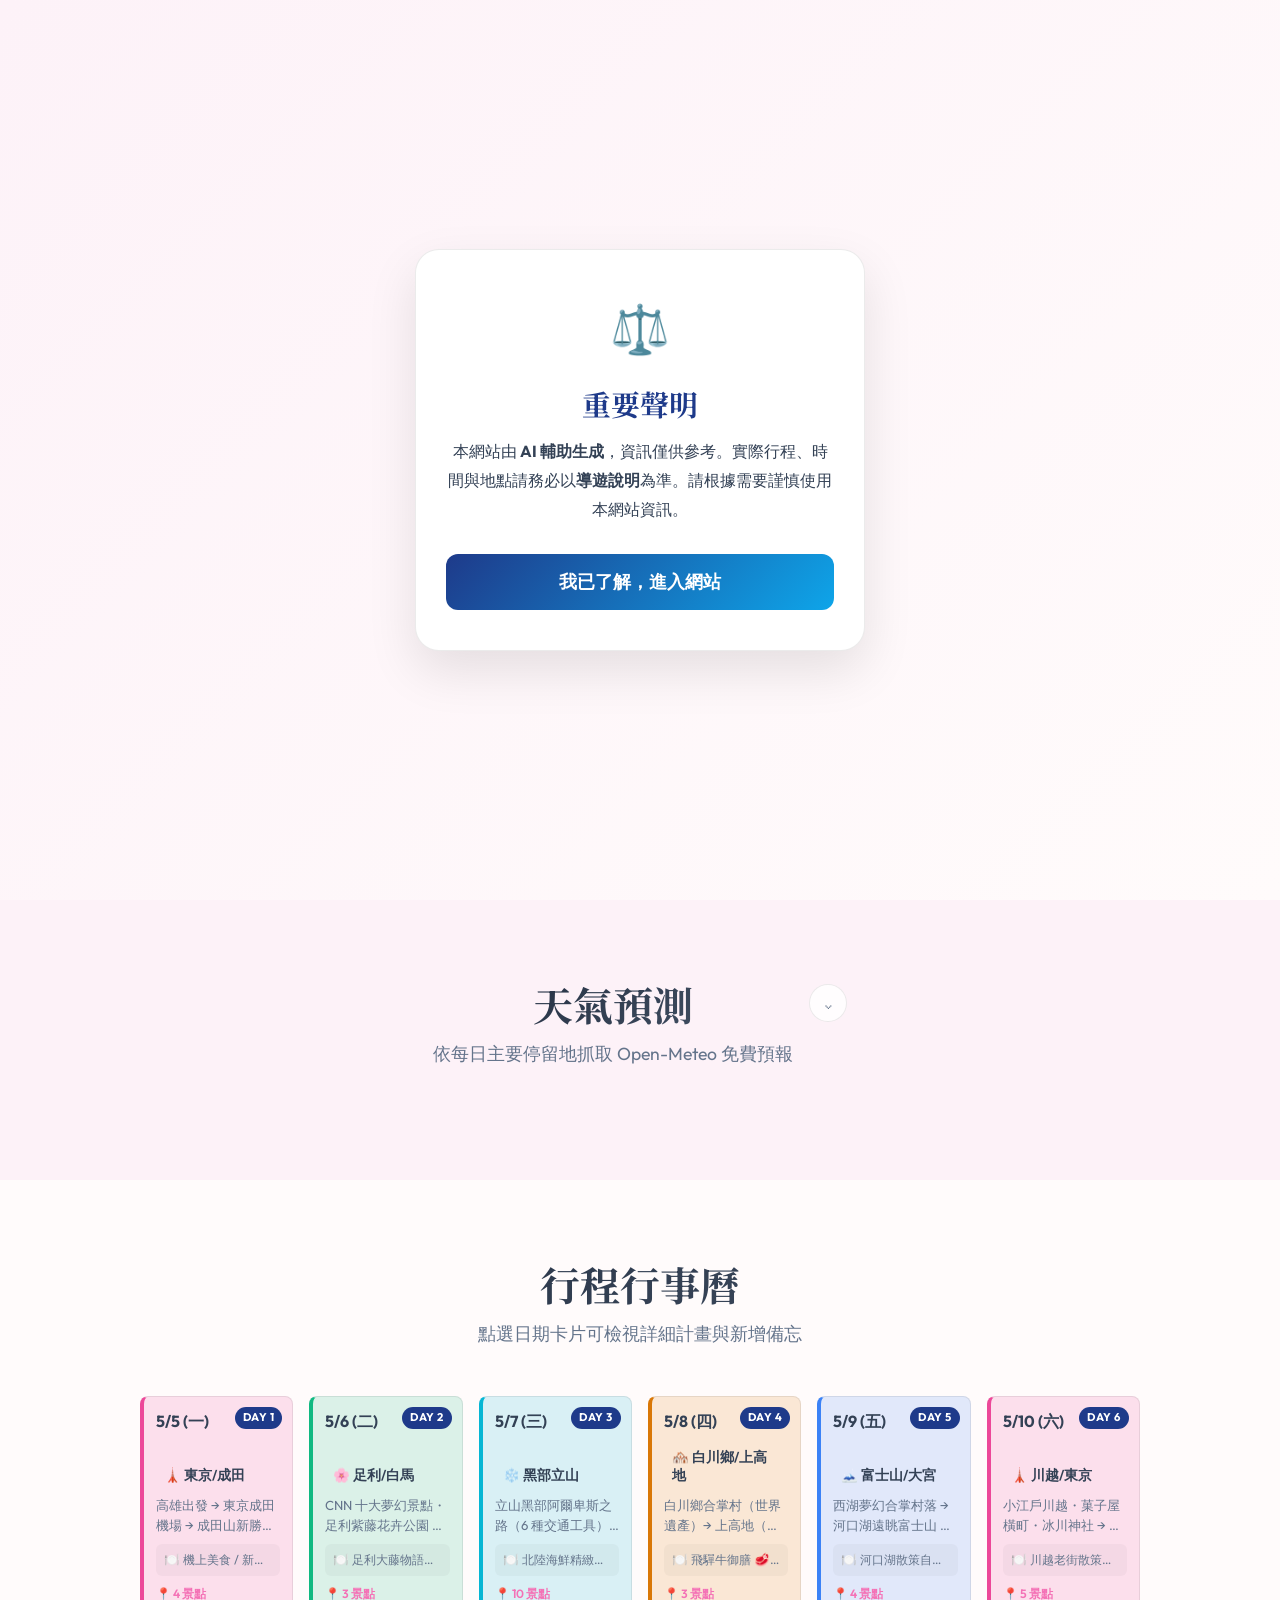
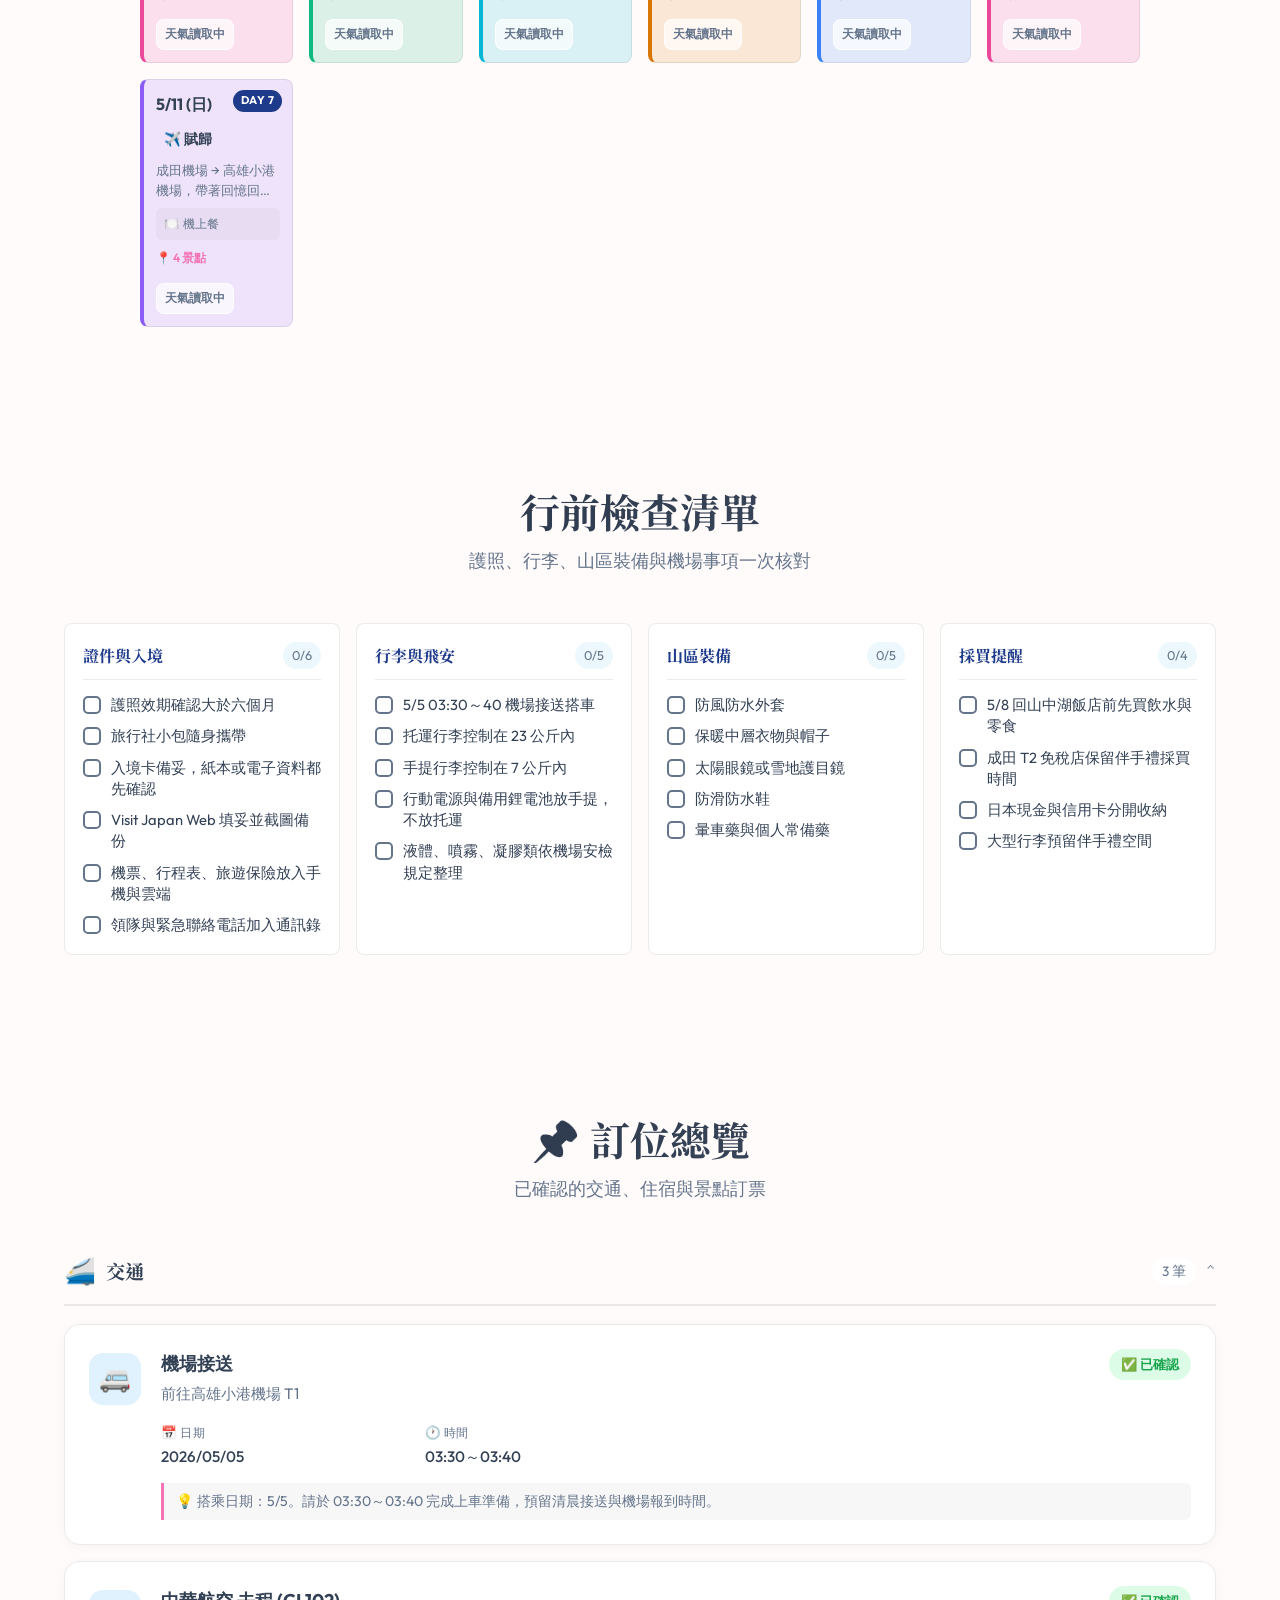
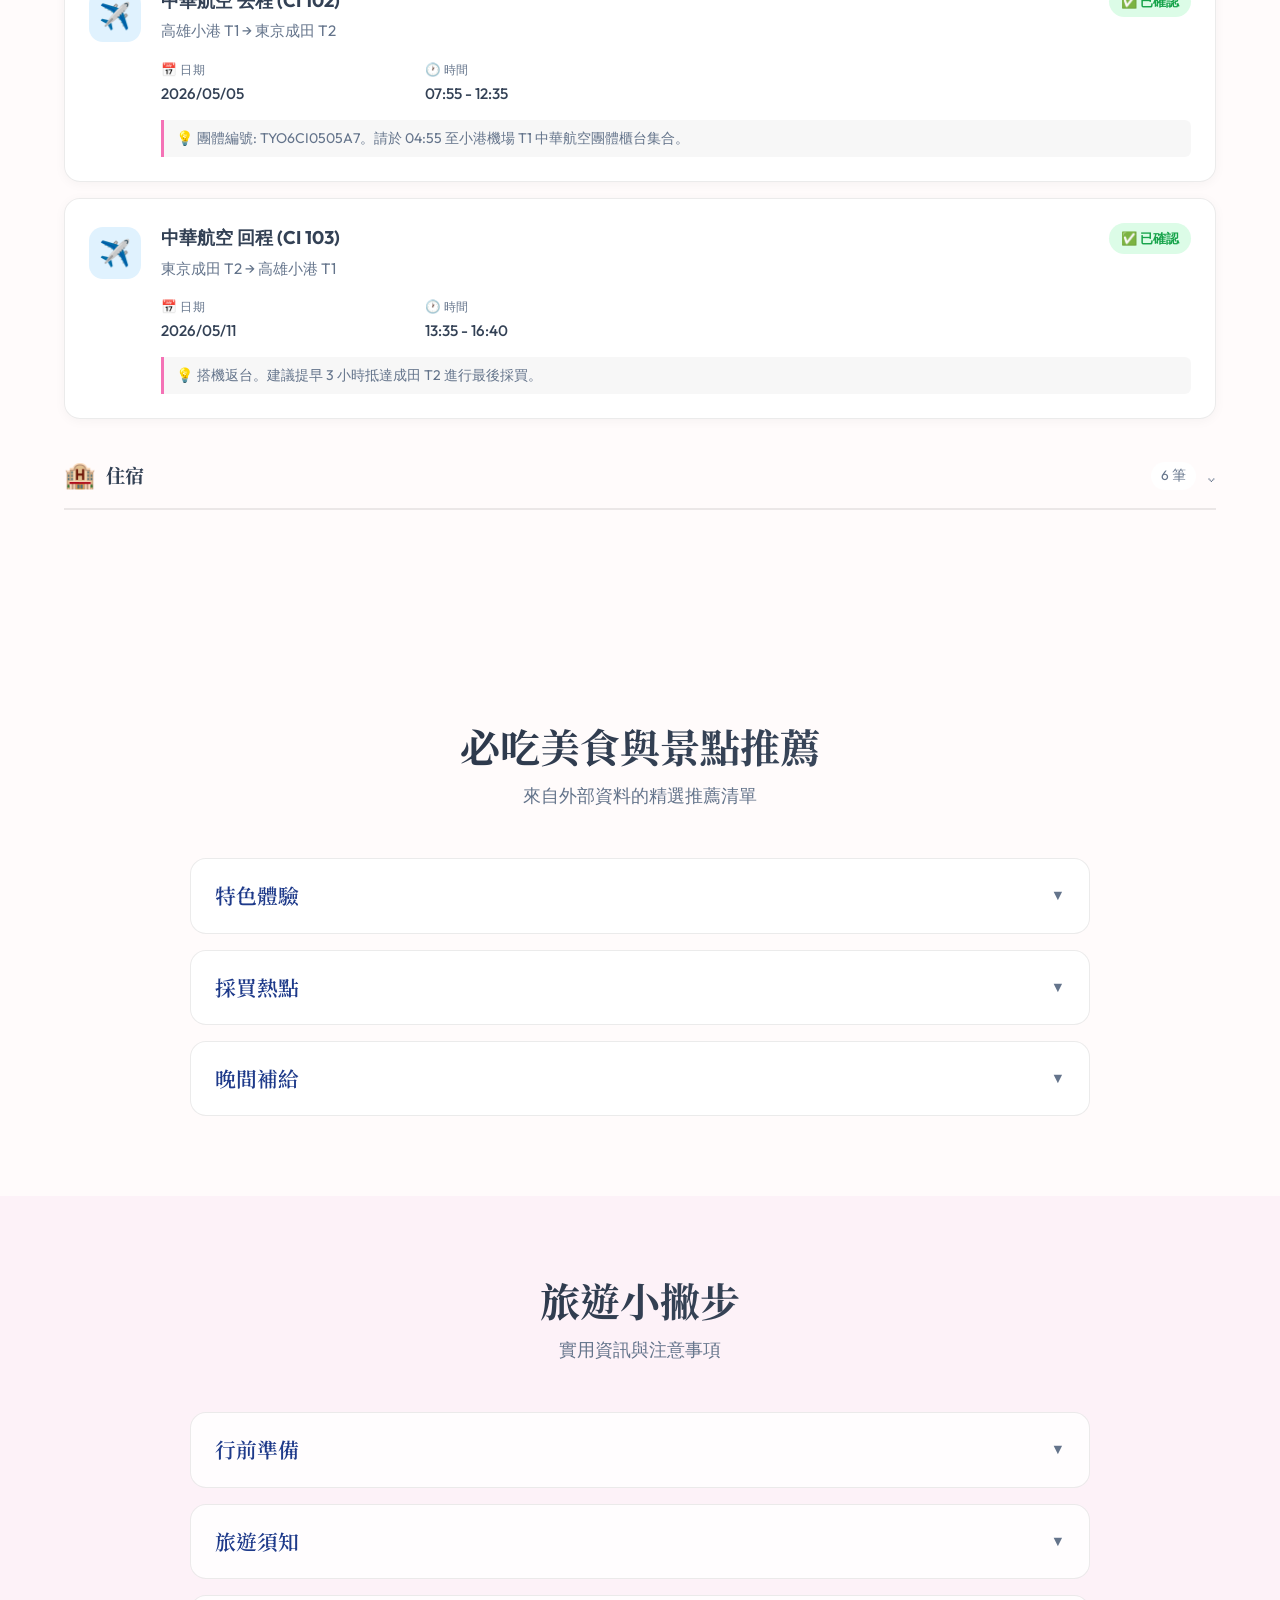
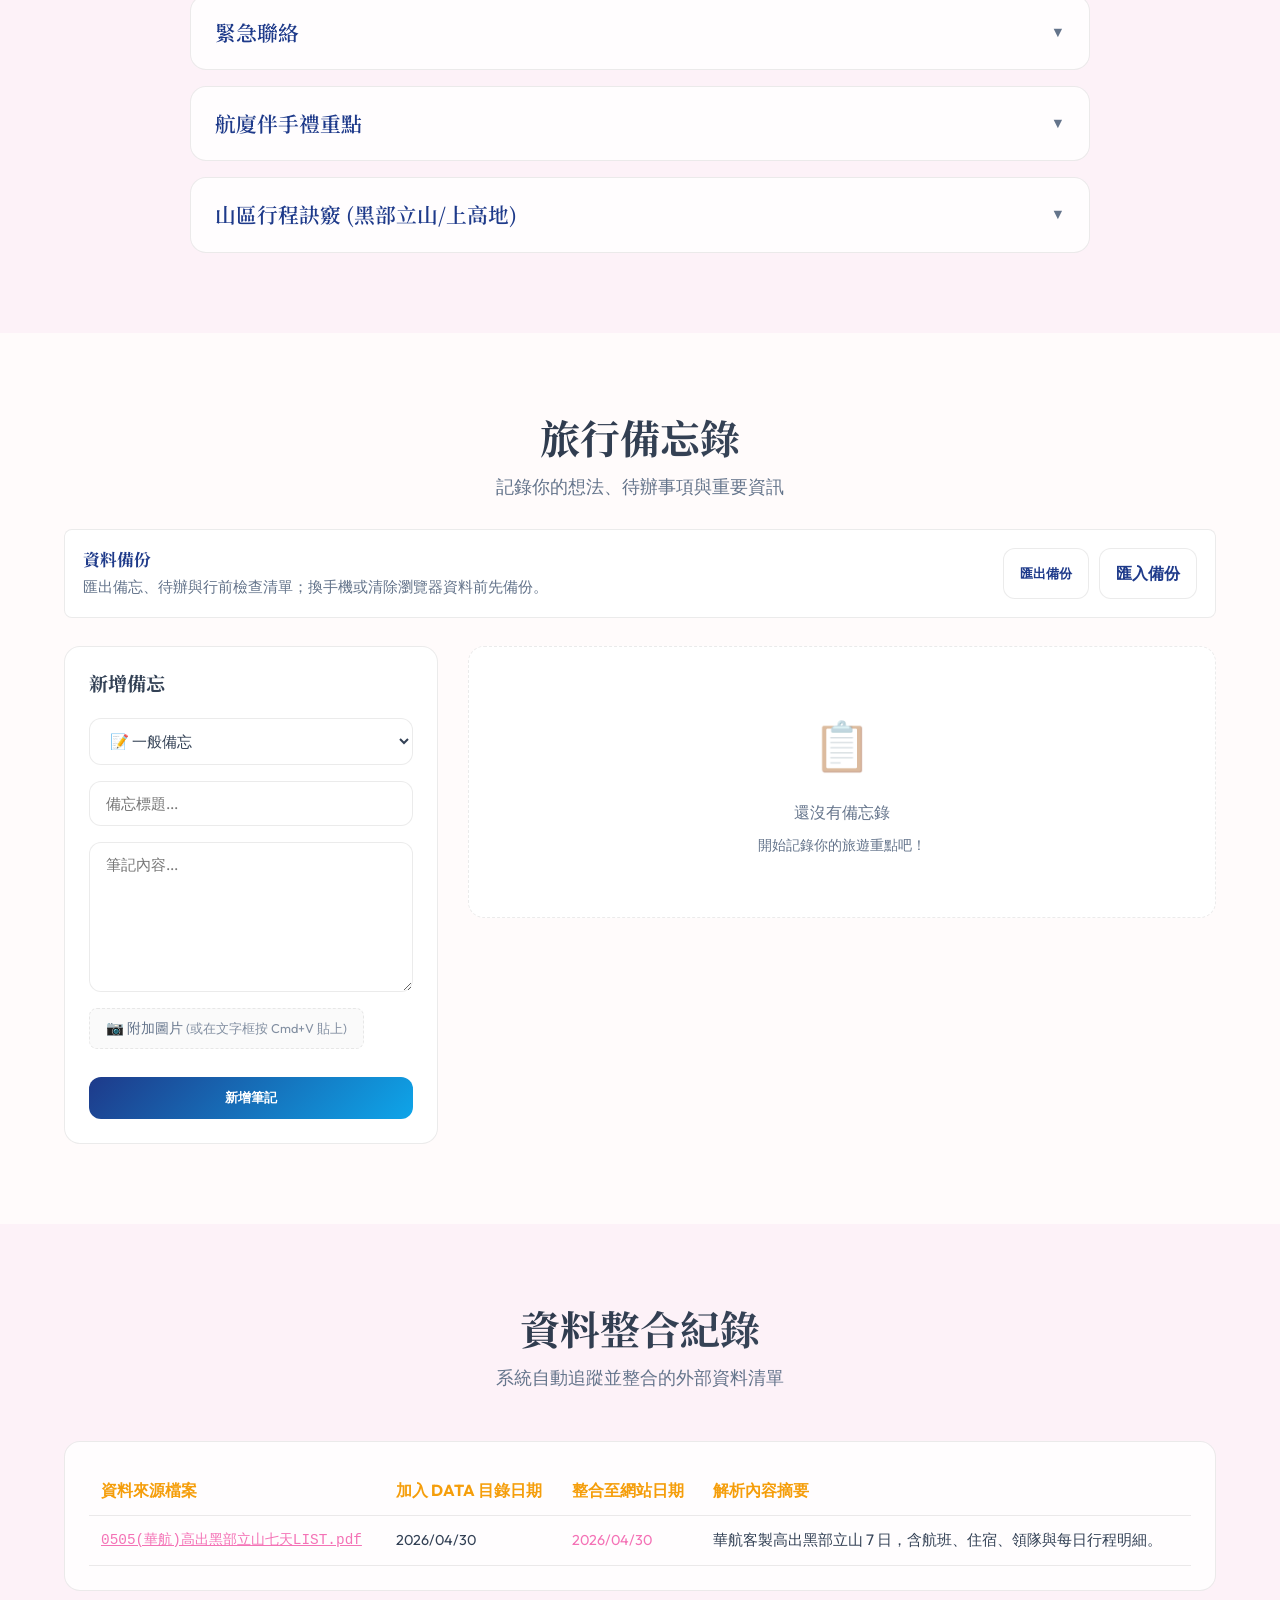
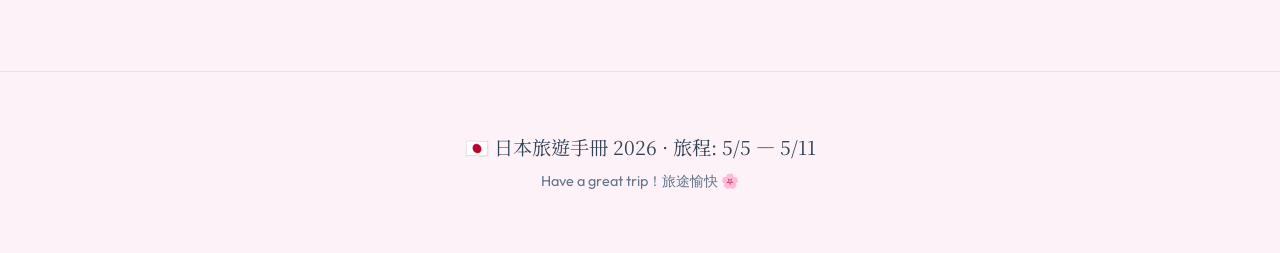
==== commit 539acae7: "feat: 實作 Google 試算表即時動態同步與斷網離線快照保護，更新 2026 法國行程住宿與伴手禮細節" ====
--- a/日本APP/index.html
+++ b/日本APP/index.html
@@ -15,6 +15,15 @@
 </head>
 
 <body>
+  <!-- ===== 第一次進入的免責聲明遮罩 ===== -->
+  <div id="disclaimerOverlay" class="disclaimer-full-overlay">
+    <div class="disclaimer-card">
+      <div class="disclaimer-icon">⚖️</div>
+      <h2>重要聲明</h2>
+      <p>本網站由 <b>AI 輔助生成</b>，資訊僅供參考。實際行程、時間與地點請務必以<b>導遊說明</b>為準。請根據需要謹慎使用本網站資訊。</p>
+      <button id="disclaimerAcceptBtn" class="btn btn-primary btn-large">我已了解，進入網站</button>
+    </div>
+  </div>
 
   <!-- ===== 頂部導覽列 ===== -->
   <nav class="navbar" id="navbar">
@@ -24,11 +33,10 @@
     </div>
     <ul class="nav-links" id="navLinks">
       <li><a href="#overview" class="nav-link active" data-section="overview">行程總覽</a></li>
-      <li><a href="#dashboard" class="nav-link" data-section="dashboard">儀表板</a></li>
+
       <li><a href="#weather" class="nav-link" data-section="weather">天氣</a></li>
       <li><a href="#timeline" class="nav-link" data-section="timeline">每日行程</a></li>
       <li><a href="#checklist" class="nav-link" data-section="checklist">行前檢查</a></li>
-      <li><a href="#todo-master" class="nav-link" data-section="todo-master">待辦</a></li>
       <li><a href="#bookings" class="nav-link" data-section="bookings">訂位</a></li>
       <li><a href="#recommendations" class="nav-link" data-section="recommendations">美食景點</a></li>
       <li><a href="#tips" class="nav-link" data-section="tips">旅遊小撇步</a></li>
@@ -63,7 +71,7 @@
         </div>
         <div class="stat-divider"></div>
         <div class="stat-item">
-          <span class="stat-number">多</span>
+          <span class="stat-number">4</span>
           <span class="stat-label">主要城市</span>
         </div>
         <div class="stat-divider"></div>
@@ -78,6 +86,7 @@
         <span class="loc-tag">❄️ 黑部立山</span>
         <span class="loc-tag">🏘️ 合掌村</span>
       </div>
+      <p class="hero-disclaimer">⚠️ 本網站由 AI 輔助生成，資訊僅供參考。實際行程請以導遊說明為準，請謹慎使用。</p>
     </div>
     <div class="hero-scroll-hint">
       <span>向下滾動</span>
@@ -88,30 +97,12 @@
   <!-- ===== 主要內容 ===== -->
   <main class="main-content">
 
-    <!-- ===== 旅行儀表板 ===== -->
-    <section class="section dashboard-section" id="dashboard">
-      <div class="container">
-        <div class="section-header">
-          <h2 class="section-title">旅行儀表板</h2>
-          <p class="section-subtitle">出發前最常查的資訊放在第一眼</p>
-        </div>
-        <div class="dashboard-grid" id="dashboardGrid">
-          <!-- 由 JS 動態產生 -->
-        </div>
-        <div class="alert-strip">
-          <div class="alert-icon">⚠</div>
-          <div>
-            <strong>山區提醒：</strong>
-            5/8 山中湖飯店附近 1 公里內沒有超商或超市，當天回飯店前請先買好飲水、點心與需要的藥品。
-          </div>
-        </div>
-      </div>
-    </section>
+
 
     <!-- ===== 天氣預測 ===== -->
     <section class="section section-dark" id="weather">
       <div class="container">
-        <details class="weather-panel" open>
+        <details class="weather-panel">
           <summary class="weather-panel-summary">
             <div>
               <h2 class="section-title">天氣預測</h2>
@@ -161,18 +152,6 @@
       </div>
     </section>
 
-    <!-- ===== 待辦事項總表 ===== -->
-    <section class="section section-dark" id="todo-master">
-      <div class="container">
-        <div class="section-header">
-          <h2 class="section-title">待辦事項總表</h2>
-          <p class="section-subtitle">統整整趟旅程的所有任務</p>
-        </div>
-        <div class="todo-master-container" id="todoMasterContainer">
-          <!-- 由 JS 動態產生 -->
-        </div>
-      </div>
-    </section>
 
     <!-- ===== 訂位總覽 ===== -->
     <section class="section" id="bookings">
@@ -327,7 +306,6 @@
   <nav class="mobile-quick-nav" aria-label="手機快速導覽">
     <a href="#timeline"><span>📅</span><small>行程</small></a>
     <a href="#weather"><span>🌦️</span><small>天氣</small></a>
-    <a href="#todo-master"><span>✅</span><small>待辦</small></a>
     <a href="#bookings"><span>🎫</span><small>訂位</small></a>
     <a href="#notes"><span>📝</span><small>備忘</small></a>
   </nav>
--- a/日本APP/assets/styles/main.css
+++ b/日本APP/assets/styles/main.css
@@ -223,7 +223,7 @@
   height: 100%;
   background: 
     linear-gradient(to bottom, rgba(255,251,251,0.3) 0%, rgba(255,251,251,1) 100%),
-    url('https://images.unsplash.com/photo-1493976040374-85c8e12f0c0e?q=80&w=2020&auto=format&fit=crop') center/cover no-repeat;
+    url('../images/shirakawago_hero.png') center/cover no-repeat;
   z-index: -1;
   transform: scale(1.05);
   animation: heroPulse 20s infinite alternate;
@@ -247,6 +247,19 @@
 @keyframes fadeUp {
   from { opacity: 0; transform: translateY(30px); }
   to { opacity: 1; transform: translateY(0); }
+}
+
+.hero-disclaimer {
+  margin-top: 1rem;
+  font-size: 0.8rem;
+  color: var(--c-text-muted);
+  background: rgba(255, 255, 255, 0.4);
+  padding: 6px 14px;
+  border-radius: 30px;
+  backdrop-filter: blur(8px);
+  -webkit-backdrop-filter: blur(8px);
+  border: 1px solid rgba(0,0,0,0.05);
+  animation: fadeUp 1.2s ease-out;
 }
 
 .hero-badge {
@@ -1654,39 +1667,231 @@
   background: #2563eb;
 }
 
-/* 總表專用 */
-.todo-master-container {
-  max-width: 800px;
-  margin: 0 auto;
-}
-
-.todo-date-group {
-  margin-bottom: 24px;
-  background: var(--c-surface);
+/* ===== 行事曆卡片擴充樣式 ===== */
+.cal-day-badge {
+  position: absolute;
+  top: 10px;
+  right: 10px;
+  background: var(--c-primary);
+  color: white;
+  font-size: 0.7rem;
+  font-weight: 700;
+  padding: 2px 8px;
+  border-radius: 12px;
+  letter-spacing: 0.5px;
+}
+
+.cal-desc {
+  font-size: 0.82rem;
+  color: var(--c-text-muted);
+  line-height: 1.5;
+  margin-top: 6px;
+  display: -webkit-box;
+  -webkit-line-clamp: 2;
+  -webkit-box-orient: vertical;
+  overflow: hidden;
+}
+
+.cal-meals {
+  font-size: 0.78rem;
+  color: var(--c-text-muted);
+  margin-top: 8px;
+  padding: 6px 8px;
+  background: rgba(0,0,0,0.03);
+  border-radius: 6px;
+  white-space: nowrap;
+  overflow: hidden;
+  text-overflow: ellipsis;
+}
+
+.cal-bottom-row {
+  display: flex;
+  justify-content: space-between;
+  align-items: center;
+  margin-top: 8px;
+  gap: 6px;
+  flex-wrap: wrap;
+}
+
+.cal-spot-count {
+  font-size: 0.75rem;
+  color: var(--c-primary-light);
+  font-weight: 600;
+  white-space: nowrap;
+}
+
+.calendar-cell.has-data {
+  position: relative;
+}
+
+/* ===== Modal 擴充樣式 ===== */
+.modal-day-label {
+  display: inline-block;
+  background: linear-gradient(135deg, var(--c-primary), var(--c-secondary));
+  color: white;
+  font-size: 0.75rem;
+  font-weight: 700;
+  padding: 3px 12px;
+  border-radius: 12px;
+  margin-bottom: 8px;
+  letter-spacing: 1px;
+}
+
+.modal-desc {
+  color: var(--c-text-muted);
+  font-size: 0.95rem;
+  margin-top: 8px;
+  line-height: 1.6;
+}
+
+.modal-section {
+  margin-top: 20px;
+  padding: 16px;
+  background: rgba(255,255,255,0.6);
   border: 1px solid var(--c-border);
   border-radius: var(--radius-md);
-  padding: 20px;
-}
-
-.todo-date-header {
-  font-size: 1.2rem;
+}
+
+.modal-section-title {
+  font-size: 1rem;
+  font-weight: 700;
   color: var(--c-accent);
-  margin-bottom: 15px;
+  margin-bottom: 12px;
+}
+
+/* 路線 */
+.modal-route {
+  font-size: 0.9rem;
+  color: var(--c-text);
+  line-height: 1.8;
+  padding: 10px 14px;
+  background: rgba(0,0,0,0.02);
+  border-radius: 8px;
+  border-left: 3px solid var(--c-primary-light);
+}
+
+/* 景點清單 */
+.modal-spots-list {
+  display: flex;
+  flex-direction: column;
+  gap: 6px;
+}
+
+.modal-spot-item {
+  border: 1px solid var(--c-border);
+  border-radius: 8px;
+  overflow: hidden;
+  transition: var(--transition);
+}
+
+.modal-spot-item[open] {
+  background: rgba(0,0,0,0.02);
+}
+
+.modal-spot-name {
+  padding: 10px 14px;
+  font-weight: 600;
+  font-size: 0.92rem;
+  cursor: pointer;
+  list-style: none;
+  display: flex;
+  align-items: center;
+  gap: 4px;
+}
+
+.modal-spot-name::-webkit-details-marker {
+  display: none;
+}
+
+.modal-spot-name::after {
+  content: '▸';
+  margin-left: auto;
+  transition: transform 0.2s;
+  color: var(--c-text-muted);
+}
+
+.modal-spot-item[open] .modal-spot-name::after {
+  transform: rotate(90deg);
+}
+
+.modal-spot-text {
+  padding: 0 14px 12px;
+  font-size: 0.88rem;
+  color: var(--c-text-muted);
+  line-height: 1.7;
+}
+
+/* 餐食 */
+.modal-meals-grid {
+  display: grid;
+  grid-template-columns: repeat(3, 1fr);
+  gap: 10px;
+}
+
+.modal-meal-item {
+  text-align: center;
+  padding: 10px 6px;
+  background: rgba(0,0,0,0.02);
+  border-radius: 8px;
+  border: 1px solid var(--c-border);
+}
+
+.meal-label {
+  display: block;
+  font-size: 0.75rem;
+  color: var(--c-text-muted);
+  margin-bottom: 4px;
+  font-weight: 600;
+}
+
+.meal-value {
+  display: block;
+  font-size: 0.88rem;
+  color: var(--c-text);
+  font-weight: 500;
+}
+
+/* 住宿 */
+.modal-hotel-card {
+  padding: 14px;
+  background: rgba(0,0,0,0.02);
+  border-radius: 8px;
+  border: 1px solid var(--c-border);
+}
+
+.modal-hotel-name {
+  font-size: 1.05rem;
   font-weight: 700;
-  border-bottom: 1px solid rgba(0,0,0,0.1);
-  padding-bottom: 8px;
-  display: flex;
-  justify-content: space-between;
-  align-items: center;
-}
-
-.todo-date-location {
-  font-size: 0.85rem;
-  background: rgba(0,0,0,0.05);
-  padding: 2px 8px;
-  border-radius: 12px;
-  color: var(--c-text);
-}
+  color: var(--c-accent);
+  margin-bottom: 8px;
+}
+
+.modal-hotel-addr,
+.modal-hotel-tel {
+  font-size: 0.88rem;
+  color: var(--c-text-muted);
+  margin-top: 4px;
+}
+
+.modal-hotel-tel a {
+  color: var(--c-primary-light);
+  text-decoration: underline;
+}
+
+/* 採買 */
+.modal-shopping-text {
+  font-size: 0.9rem;
+  color: var(--c-text);
+  line-height: 1.7;
+}
+
+/* 備註 */
+.modal-detail-text {
+  font-size: 0.9rem;
+  color: var(--c-text-muted);
+  line-height: 1.7;
+}
+
 
 .note-item-header {
   display: flex;
@@ -2209,3 +2414,73 @@
   from { width: 100%; }
   to   { width: 0%; }
 }
+
+/* ===== 免責聲明遮罩樣式 ===== */
+.disclaimer-full-overlay {
+  position: fixed;
+  top: 0;
+  left: 0;
+  width: 100%;
+  height: 100%;
+  background: linear-gradient(135deg, #fdf2f8 0%, #fffbfb 100%);
+  z-index: 9999;
+  display: flex;
+  justify-content: center;
+  align-items: center;
+  padding: 24px;
+  visibility: hidden;
+  opacity: 0;
+  transition: opacity 0.5s ease, visibility 0.5s ease;
+}
+
+.disclaimer-full-overlay.show {
+  visibility: visible;
+  opacity: 1;
+}
+
+.disclaimer-card {
+  max-width: 450px;
+  width: 100%;
+  background: white;
+  padding: 40px 30px;
+  border-radius: 24px;
+  text-align: center;
+  box-shadow: 0 20px 50px rgba(0, 0, 0, 0.1);
+  border: 1px solid var(--c-border);
+  animation: slideInUp 0.6s cubic-bezier(0.16, 1, 0.3, 1);
+}
+
+@keyframes slideInUp {
+  from { transform: translateY(40px); opacity: 0; }
+  to { transform: translateY(0); opacity: 1; }
+}
+
+.disclaimer-icon {
+  font-size: 3rem;
+  margin-bottom: 20px;
+}
+
+.disclaimer-card h2 {
+  font-family: var(--font-serif);
+  color: var(--c-primary);
+  margin-bottom: 16px;
+  font-size: 1.8rem;
+}
+
+.disclaimer-card p {
+  color: var(--c-text);
+  line-height: 1.8;
+  margin-bottom: 30px;
+  font-size: 1rem;
+}
+
+.btn-large {
+  padding: 16px 32px;
+  font-size: 1.1rem;
+  font-weight: 600;
+  width: 100%;
+}
+
+body.disclaimer-active {
+  overflow: hidden;
+}
